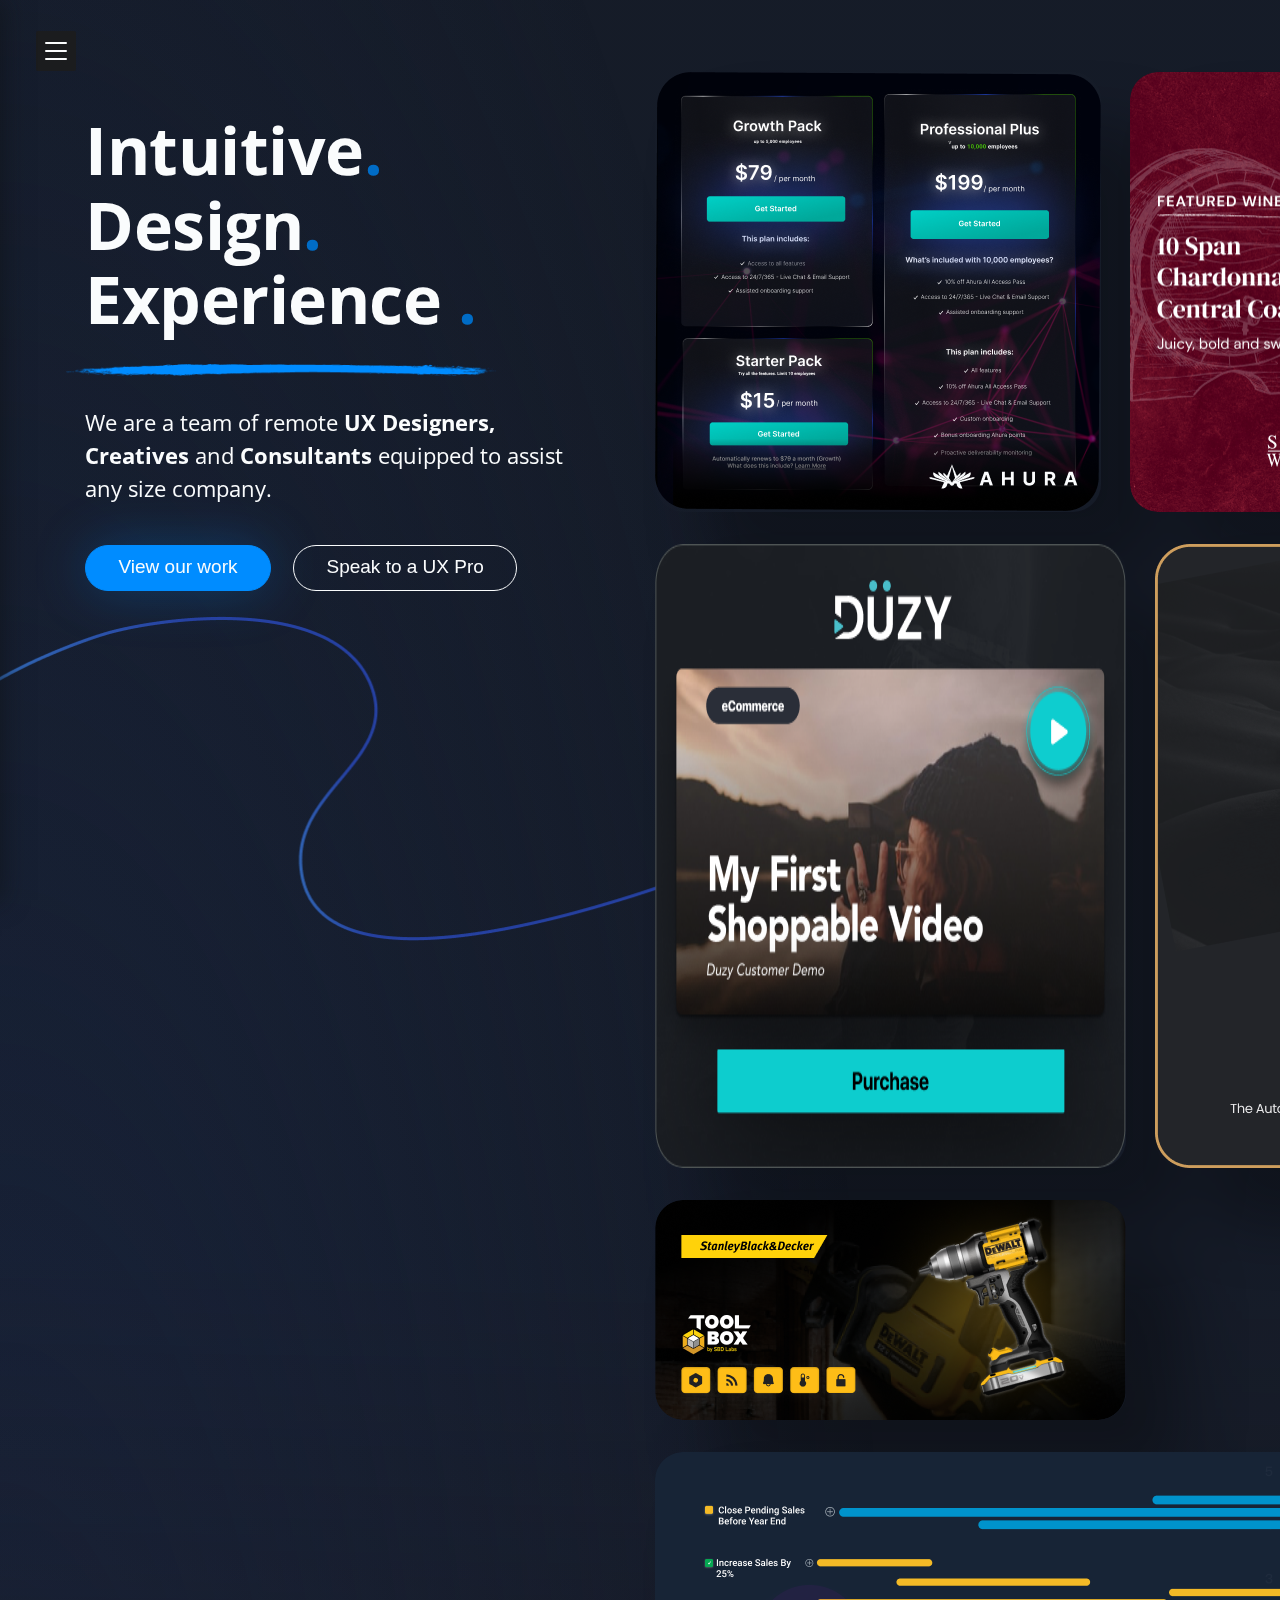
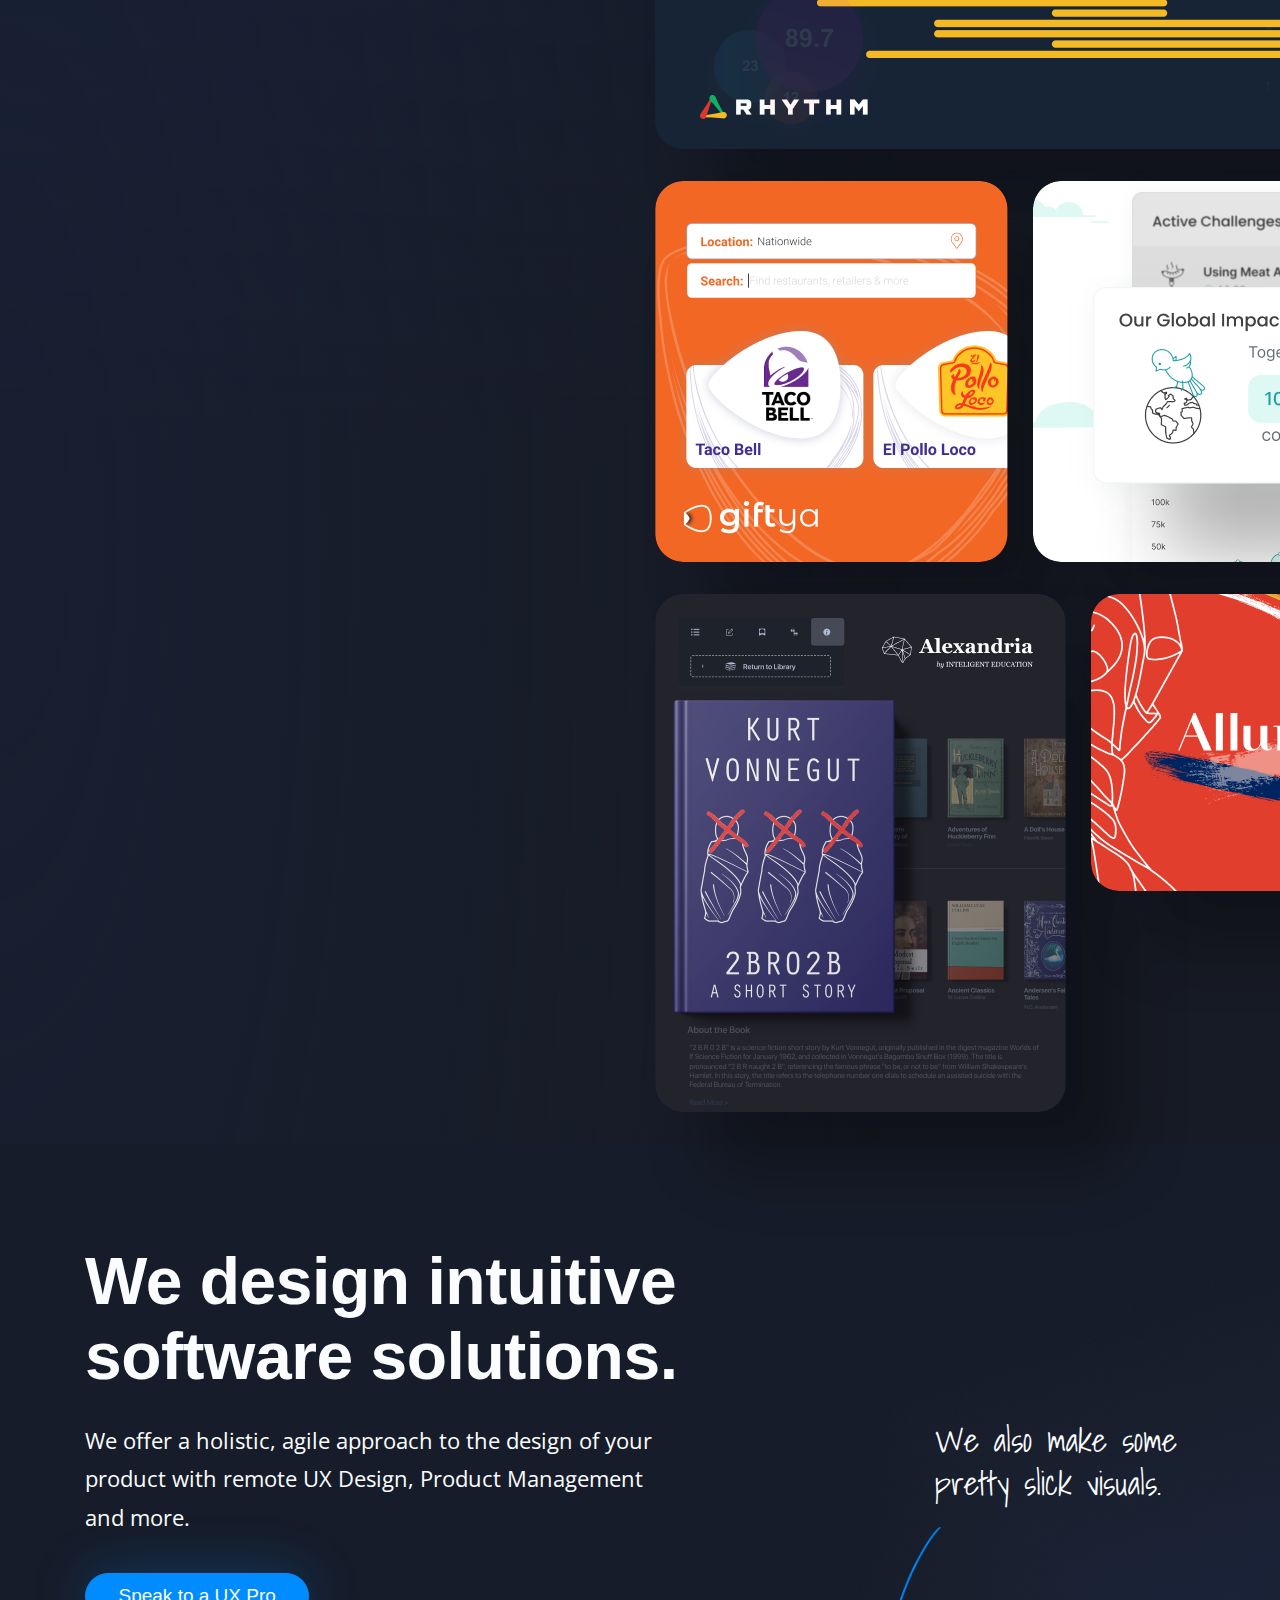
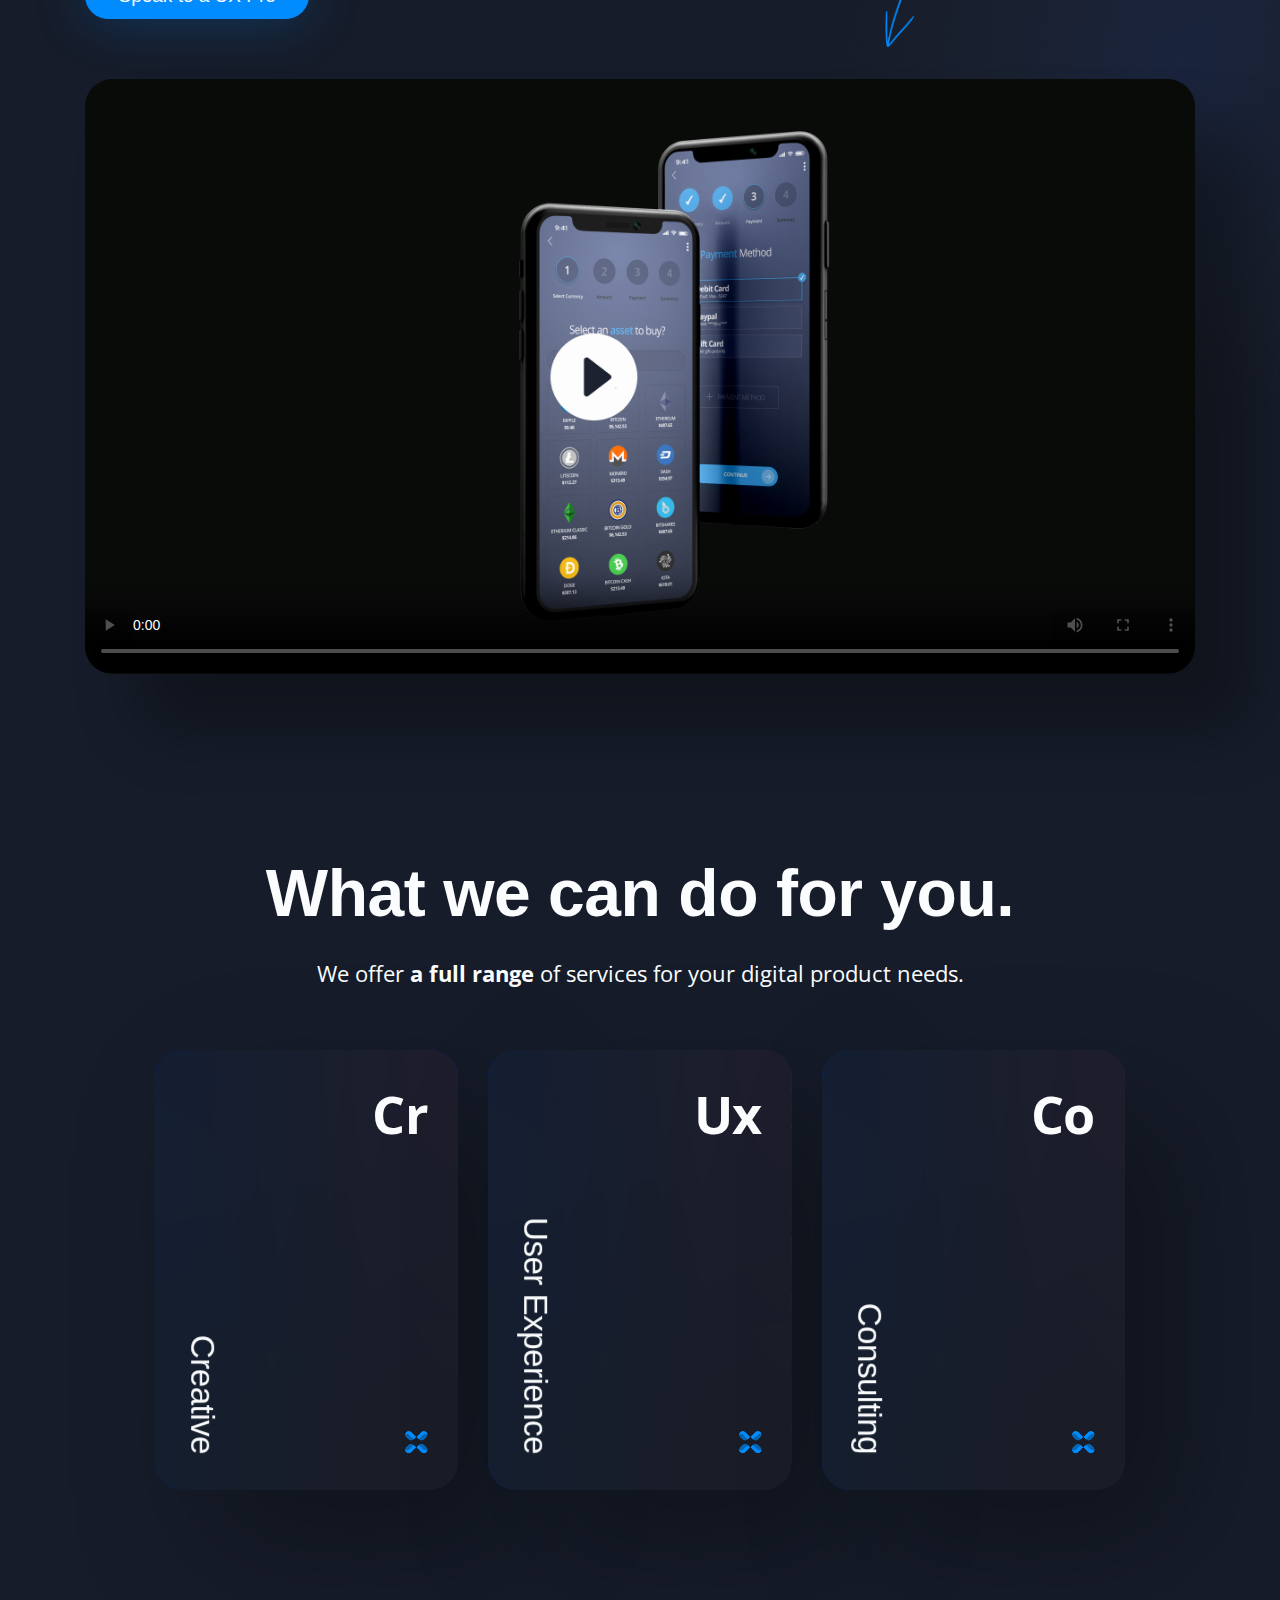
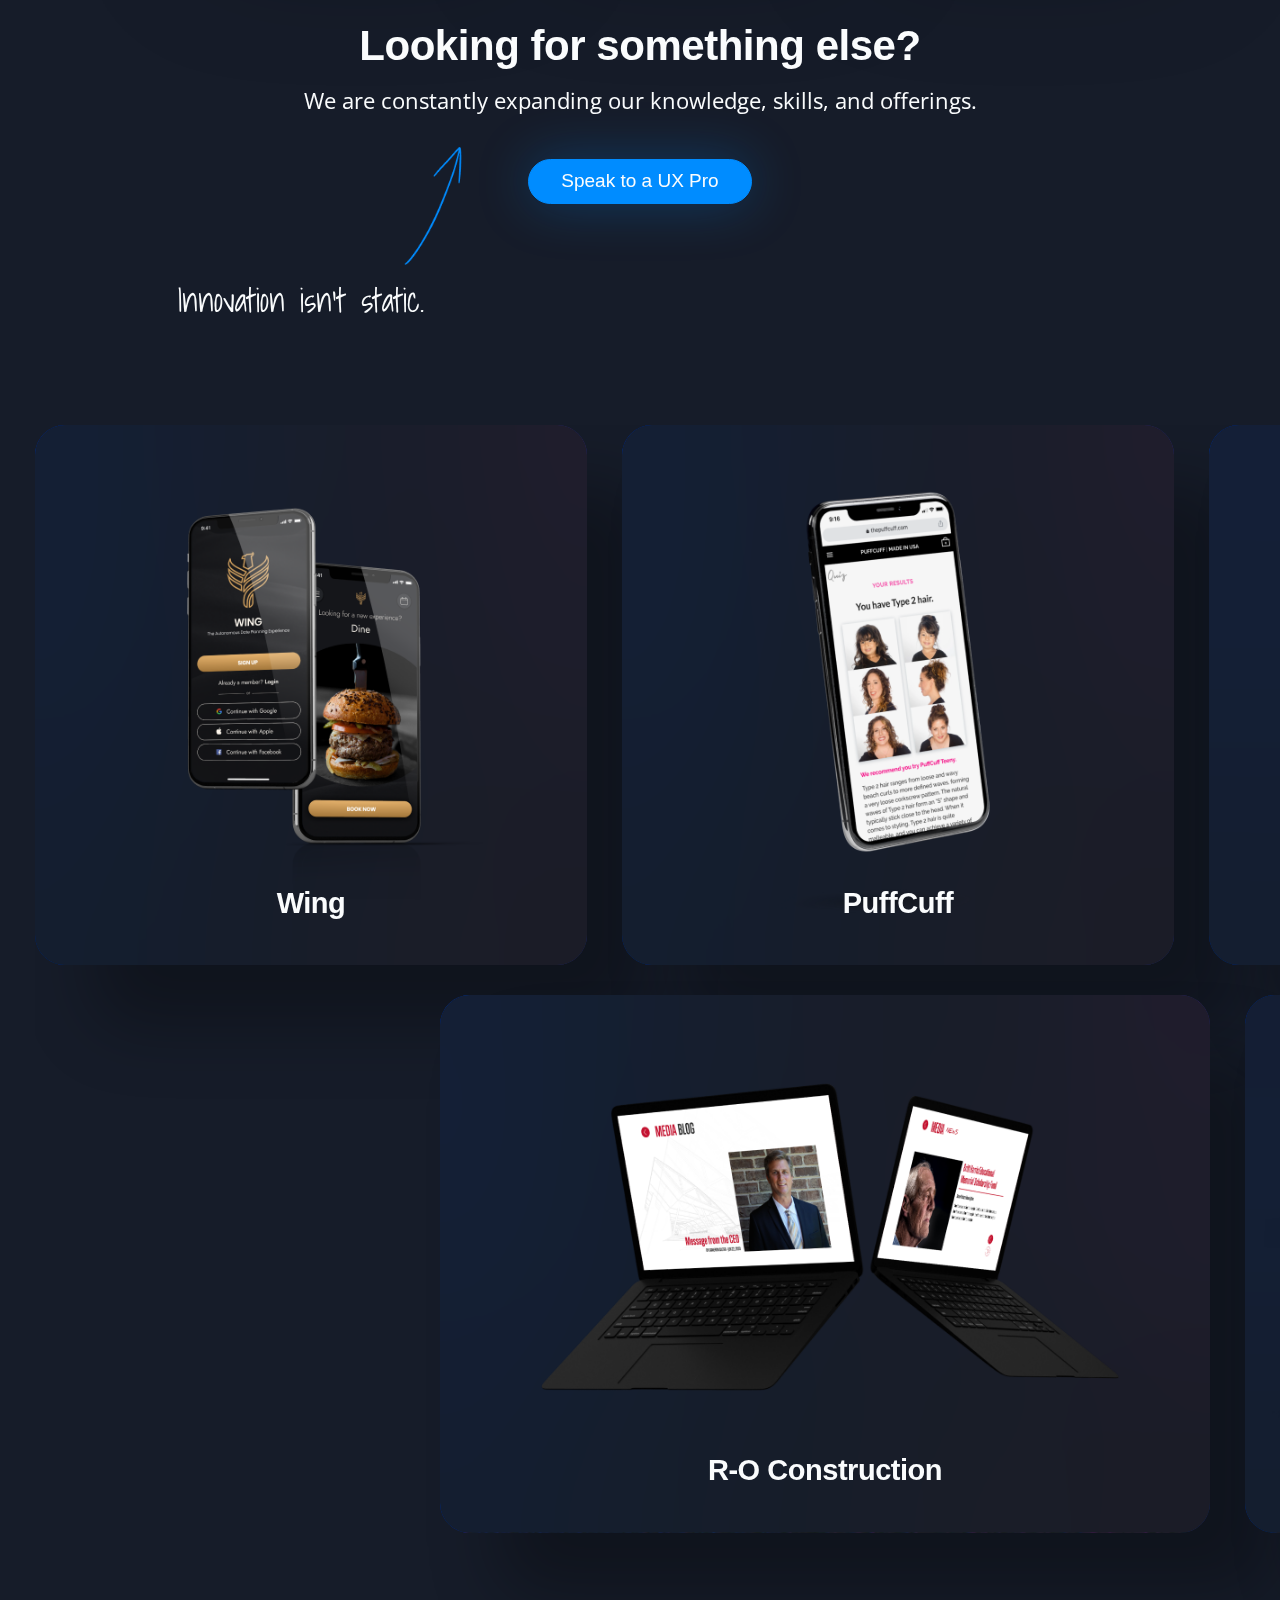
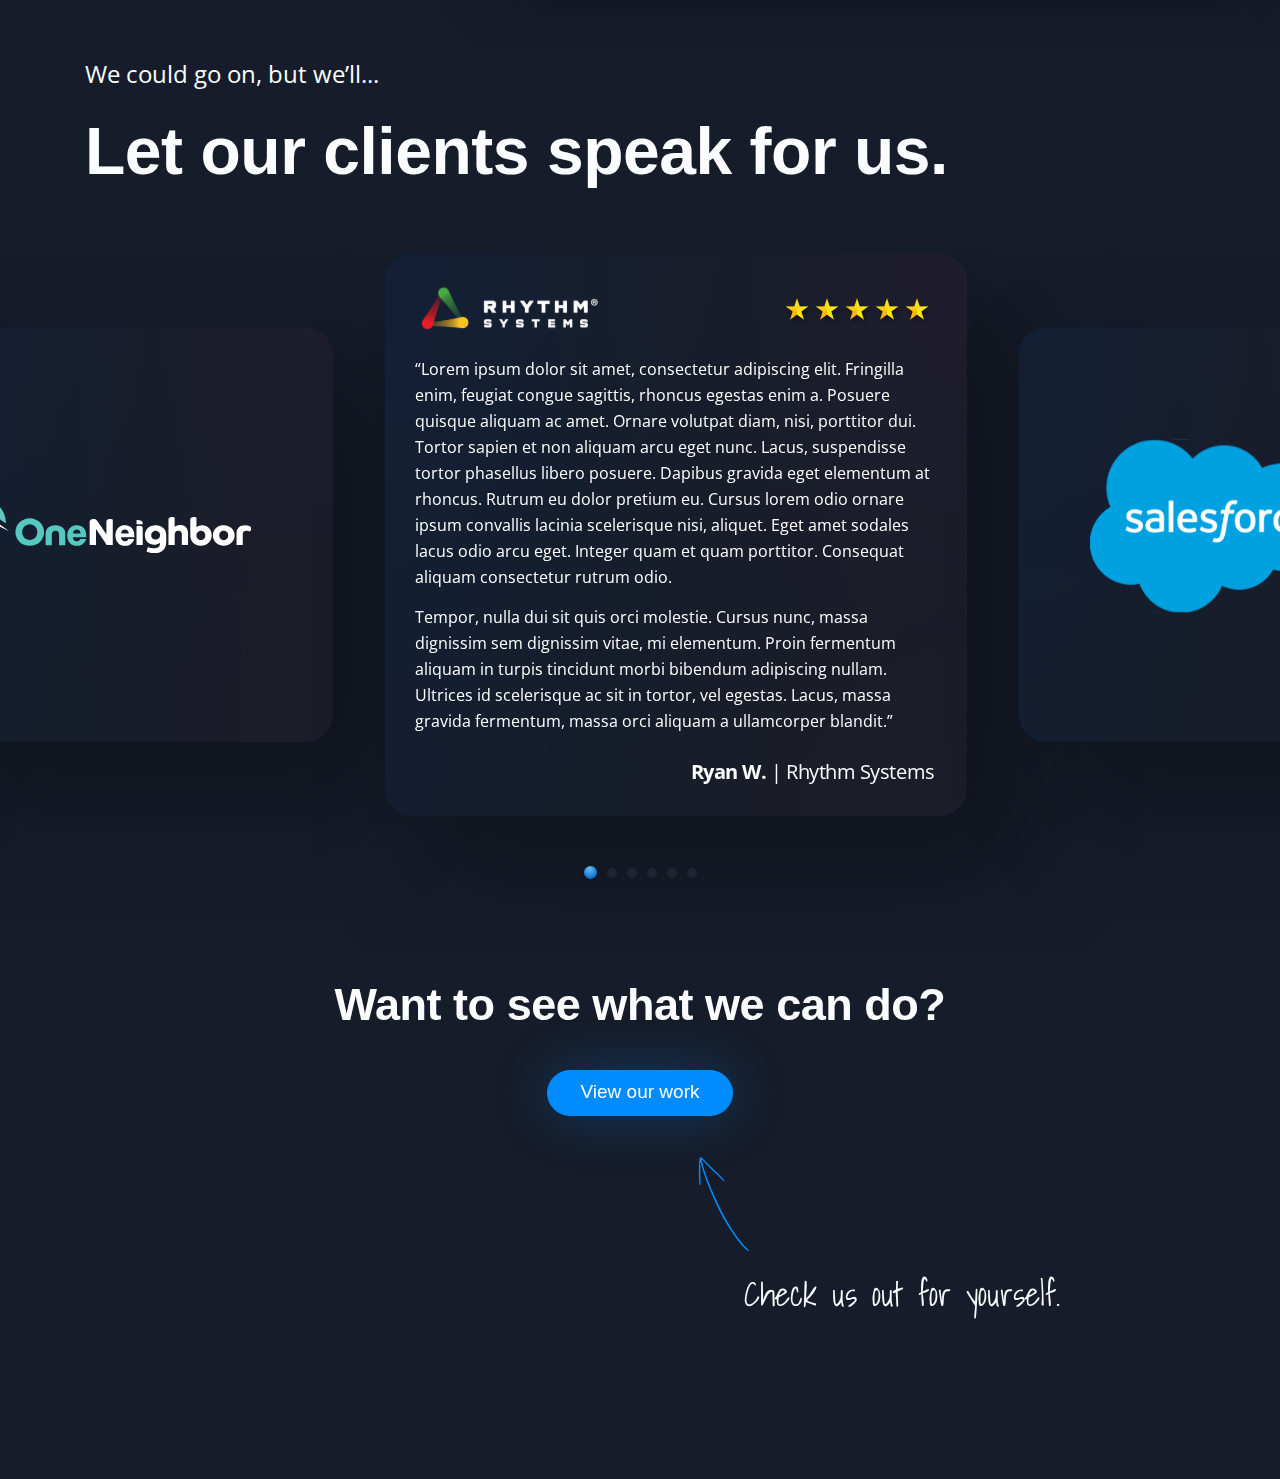
==== index.html @ 587ffea8 "first commit" ====
<!doctype html>
<html lang="en">

<head>
    <meta charset="utf-8">
    <meta name="viewport" content="width=device-width, initial-scale=1, shrink-to-fit=no">
    <link href="https://fonts.googleapis.com/css2?family=Open+Sans:ital,wght@0,300;0,400;0,500;0,600;0,700;0,800;1,300;1,400;1,500;1,600;1,700;1,800&display=swap" rel="stylesheet">
    <link href="https://fonts.googleapis.com/css2?family=Shadows+Into+Light&display=swap" rel="stylesheet">
    <!-- <link href="//db.onlinewebfonts.com/c/79927a8d010a79419f5c30e4d87409d5?family=Visby+CF+Medium" rel="stylesheet" type="text/css"/> -->
    <link rel="stylesheet" href="css/bootstrap.min.css">
    <link rel="stylesheet" href="css/font-awesome.min.css">

    <link rel="stylesheet" href="css/slick.css">
    <link rel="stylesheet" href="css/slick-theme.css">
    <link rel="stylesheet" href="css/style.css">
    <link rel="shortcut icon" type="image/png" href="images/favicon.png" />
    <title>uxpro</title>
</head>

<body>
    <div class="wrapper">
        <!-- Header Start -->
        <a href="#" class="close-navbar-toggler collapsed" data-toggle="collapse" data-target="#navbarSupportedContent" aria-controls="navbarSupportedContent" aria-expanded="false" aria-label="Toggle navigation">
        </a>
        <header>
            <div class="container-fluid">
                <nav class="navbar navbar-expand-xxl">
                    <a class="navbar-brand" href="index.html"><img src="images/uxpro-logo.svg" alt=""></a>
                    <button class="navbar-toggler" type="button" data-toggle="collapse" data-target="#navbarSupportedContent" aria-controls="navbarSupportedContent" aria-expanded="false" aria-label="Toggle navigation">
                        <span class="navbar-toggler-icon">
                            <div class="click-menu-btn">
                                <span class="bar1"></span>
                                <span class="bar2"></span>
                                <span class="bar3"></span>
                            </div>
                        </span>
                    </button>
                    <div class="collapse navbar-collapse" id="navbarSupportedContent">
                        <div class="menu-wrap">
                            <div class="menu-top">
                                <a class="menu-logo" href="index.html">
                                    <img src="images/uxpro-logo.svg" alt="">
                                </a>
                                <ul class="navbar-nav mr-auto">
                                    <li class="nav-item active">
                                        <a class="nav-link" href="works.html">View our work</a>
                                    </li>
                                    <li class="nav-item">
                                        <a class="nav-link" href="#">Meet the Pros</a>
                                    </li>
                                    <li class="nav-item">
                                        <a class="nav-link" href="#">Speak to a UX pro</a>
                                    </li>
                                    <li class="nav-item">
                                        <a class="nav-link" href="#">Join the team</a>
                                    </li>
                                    <li class="nav-item">
                                        <a class="nav-link" href="#">Learn like a Pro</a>
                                    </li>
                                </ul>
                            </div>
                            <div class="menu-btm">
                                <ul class="social-link-wrap">
                                    <li><a href="#"><img src="images/google-icon.svg" alt=""></a></li>
                                    <li><a href="#"><img src="images/facebook-icon.svg" alt=""></a></li>
                                    <li><a href="#"><img src="images/linkedin-icon.svg" alt=""></a></li>
                                    <li><a href="#"><img src="images/instagram-icon.svg" alt=""></a></li>
                                </ul>
                                <p><a href="#">UXPros, LLC</a> &reg; All Rights Reserved</p>
                            </div>
                        </div>
                    </div>
                  </nav>
            </div>
        </header>
        <!-- Header Start -->

        <!-- Banner Start -->
        <div class="banner">
            <div class="container">
                <div class="row">
                    <div class="col-lg-6">
                        <div class="banner-content">
                            <h1>Intuitive<span>.</span>
                                Design<span>.</span>
                                Experience <span>.</span></h1>
                            <p>We are a team of remote <b>UX Designers, Creatives</b> and <b>Consultants</b> equipped to assist any size company. </p>
                            <ul>
                                <li><a href="#" class="general-btn">View our work</a></li>
                                <li><a href="#" class="general-white-btn">Speak to a UX Pro</a></li>
                            </ul>
                        </div>
                    </div>
                    <div class="col-lg-6">
                        <div class="banner-img">
                            <div class="banner-img-top">
                                <img src="images/ahura.png" alt="">
                                <img src="images/saratoga.png" alt="">
                                <img src="images/duzy.png" alt="">
                                <img src="images/wing.png" alt="">
                                <img src="images/sBD.png" alt="">
                                <img src="images/rhythmSystem.png" alt="">
                            </div>
                            <div class="banner-img-btm">
                                <img src="images/giftya.png" alt="">
                                <img src="images/nudj.png" alt="">
                                <img src="images/alexandria.png" alt="">
                                <img src="images/allume.png" alt="">
                            </div>
                            <div class="banner-img-mble">
                                <a href="#">
                                    <img src="images/ahura-m.png" alt="">
                                </a>
                                <a href="#">
                                    <img src="images/saratoga-m.png" alt="">
                                </a>
                                <a href="#">
                                    <img src="images/duzy-m.png" alt="">
                                </a>
                                <a href="#">
                                    <img src="images/wing-m.png" alt="">
                                </a>
                                <a href="#">
                                    <img src="images/sBD-m.png" alt="">
                                </a>
                                <a href="#">
                                    <img src="images/rhythmSystem-m.png" alt="">
                                </a>
                                <a href="#">
                                    <img src="images/giftya-m.png" alt="">
                                </a>
                                <a href="#">
                                    <img src="images/nudj-m.png" alt="">
                                </a>
                                <a href="#">
                                    <img src="images/alexandria-m.png" alt="">
                                </a>
                                <a href="#">
                                    <img src="images/allume-m.png" alt="">
                                </a>
                            </div>
                        </div>
                    </div>
                </div>
            </div>
        </div>
        <!-- Banner End -->

        <!-- Contant Start -->
        <div class="content">
            <section class="software-solution-wrap">
                <div class="container">
                    <div class="software-solution-content">
                        <h2>We design intuitive software solutions.</h2>
                        <p>We offer a holistic, agile approach to the design of your product with remote UX Design, Product Management and more. </p>
                        <a href="#" class="general-btn">Speak to a UX Pro</a>
                    </div>
                    <div class="software-solution-video">
                        <div class="pretty-slick">
                            <p>We also make some pretty slick visuals.</p>
                            <img src="images/arrow-down.png" alt="">
                        </div>
                        <video width="1240" height="664" controls poster="images/video-img.png">
                            <source src="https://www.w3schools.com/tags/movie.mp4" type="video/mp4">
                            <source src="https://www.w3schools.com/tags/movie.ogg" type="video/ogg">
                        </video>
                    </div>
                </div>
            </section>
            <section class="we-do-wrap">
                <div class="container">
                    <div class="we-do-content">
                        <h2>What we can do for you.</h2>
                        <p>We offer <b>a full range</b> of services for your digital product needs.</p>
                        <div class="we-do-row-wrap">
                            <div class="row we-do-row">
                                <div class="col-6 col-lg-4 we-do-col">
                                    <div class="we-do-content-inner">
                                        <h3>Cr</h3>
                                        <h6>Creative</h6>
                                        <img src="images/ux-Icon.svg" alt="">
                                    </div>
                                </div>
                                <div class="col-6 col-lg-4 we-do-col">
                                    <div class="we-do-content-inner">
                                        <h3>Ux</h3>
                                        <h6>User Experience</h6>
                                        <img src="images/ux-Icon.svg" alt="">
                                    </div>
                                </div>
                                <div class="col-6 col-lg-4 we-do-col">
                                    <div class="we-do-content-inner">
                                        <h3>Co</h3>
                                        <h6>Consulting</h6>
                                        <img src="images/ux-Icon.svg" alt="">
                                    </div>
                                </div>
                            </div>
                        </div>
                    </div>
                </div>
            </section>
            <section class="something-else-wrap">
                <div class="container-fluid">
                    <div class="something-else-content">
                        <h4>Looking for something else?</h4>
                        <p>We are constantly expanding our knowledge, skills, and offerings.</p>
                        <a href="#" class="general-btn">Speak to a UX Pro</a>
                        <div class="innovation-static">
                            <img src="images/arrow-up.png" alt="">
                            <p>Innovation isn’t static.</p>
                        </div>
                    </div>
                    <div class="something-slider-wrap">
                        <div class="something-slider">
                            <a href="" class="something-slide">
                                <picture>
                                    <source media="(min-width: 992px)" srcset="images/something1.png">
                                    <img src="images/something1-m.png">
                                </picture>
                                <p>Wing</p>
                            </a>
                            <a href="" class="something-slide">
                                <picture>
                                    <source media="(min-width: 992px)" srcset="images/something2.png">
                                    <img src="images/something2-m.png">
                                </picture>
                                <p>PuffCuff</p>
                            </a>
                            <a href="" class="something-slide">
                                <picture>
                                    <source media="(min-width: 992px)" srcset="images/something1.png">
                                    <img src="images/something1-m.png">
                                </picture>
                                <p>Duzy</p>
                            </a>
                            <a href="" class="something-slide">
                                <picture>
                                    <source media="(min-width: 992px)" srcset="images/something3.png">
                                    <img src="images/something3-m.png">
                                </picture>
                                <p>R-O Construction</p>
                            </a>
                            <a href="" class="something-slide">
                                <picture>
                                    <source media="(min-width: 992px)" srcset="images/something4.png">
                                    <img src="images/something4-m.png">
                                </picture>
                                <p>Giftya</p>
                            </a>
                            <a href="" class="something-slide">
                                <picture>
                                    <source media="(min-width: 992px)" srcset="images/something5.png">
                                    <img src="images/something5-m.png">
                                </picture>
                                <p>Duzy</p>
                            </a>
                        </div>
                    </div>
                </div>
            </section>
            <section class="our-clients-wrap">
                <div class="container">
                    <div class="our-clients-content">
                        <span>We could go on, but we’ll...</span>
                        <h2>Let our clients speak for us.</h2>
                        <div class="our-client-slider-wrap">
                            <div class="our-client-slider">
                                <div class="our-client-slide">
                                    <div class="our-client-slide-inner">
                                        <div class="our-client-rating">
                                            <img src="images/rhythm.svg" alt="">
                                            <img src="images/rating-icon.png" alt="">
                                        </div>  
                                        <p>“Lorem ipsum dolor sit amet, consectetur adipiscing elit. Fringilla enim, feugiat congue sagittis, rhoncus egestas enim a. Posuere quisque aliquam ac amet. Ornare volutpat diam, nisi, porttitor dui. Tortor sapien et non aliquam arcu eget nunc. Lacus, suspendisse tortor phasellus libero posuere. Dapibus gravida eget elementum at rhoncus. Rutrum eu dolor pretium eu. Cursus lorem odio ornare ipsum convallis lacinia scelerisque nisi, aliquet. Eget amet sodales lacus odio arcu eget. Integer quam et quam porttitor. Consequat aliquam consectetur rutrum odio. </p>
                                        <p>Tempor, nulla dui sit quis orci molestie. Cursus nunc, massa dignissim sem dignissim vitae, mi elementum. Proin fermentum aliquam in turpis tincidunt morbi bibendum adipiscing nullam. Ultrices id scelerisque ac sit in tortor, vel egestas. Lacus, massa gravida fermentum, massa orci aliquam a ullamcorper blandit.”</p>
                                        <h6><b>Ryan W.</b>  |   Rhythm Systems</h6>
                                    </div>
                                </div>
                                <div class="our-client-slide">
                                    <div class="our-client-slide-inner">
                                        <div class="our-client-rating">
                                            <img src="images/salesforce.svg" alt="">
                                            <img src="images/rating-icon.png" alt="">
                                        </div>  
                                        <p>“Lorem ipsum dolor sit amet, consectetur adipiscing elit. Fringilla enim, feugiat congue sagittis, rhoncus egestas enim a. Posuere quisque aliquam ac amet. Ornare volutpat diam, nisi, porttitor dui. Tortor sapien et non aliquam arcu eget nunc. Lacus, suspendisse tortor phasellus libero posuere. Dapibus gravida eget elementum at rhoncus. Rutrum eu dolor pretium eu. Cursus lorem odio ornare ipsum convallis lacinia scelerisque nisi, aliquet. Eget amet sodales lacus odio arcu eget. Integer quam et quam porttitor. Consequat aliquam consectetur rutrum odio. </p>
                                        <p>Tempor, nulla dui sit quis orci molestie. Cursus nunc, massa dignissim sem dignissim vitae, mi elementum. Proin fermentum aliquam in turpis tincidunt morbi bibendum adipiscing nullam. Ultrices id scelerisque ac sit in tortor, vel egestas. Lacus, massa gravida fermentum, massa orci aliquam a ullamcorper blandit.”</p>
                                        <h6><b>Ryan W.</b>  |   Rhythm Systems</h6>
                                    </div>
                                </div>
                                <div class="our-client-slide">
                                    <div class="our-client-slide-inner">
                                        <div class="our-client-rating">
                                            <img src="images/oneneighbor.svg" alt="">
                                            <img src="images/rating-icon.png" alt="">
                                        </div>  
                                        <p>“Lorem ipsum dolor sit amet, consectetur adipiscing elit. Fringilla enim, feugiat congue sagittis, rhoncus egestas enim a. Posuere quisque aliquam ac amet. Ornare volutpat diam, nisi, porttitor dui. Tortor sapien et non aliquam arcu eget nunc. Lacus, suspendisse tortor phasellus libero posuere. Dapibus gravida eget elementum at rhoncus. Rutrum eu dolor pretium eu. Cursus lorem odio ornare ipsum convallis lacinia scelerisque nisi, aliquet. Eget amet sodales lacus odio arcu eget. Integer quam et quam porttitor. Consequat aliquam consectetur rutrum odio. </p>
                                        <p>Tempor, nulla dui sit quis orci molestie. Cursus nunc, massa dignissim sem dignissim vitae, mi elementum. Proin fermentum aliquam in turpis tincidunt morbi bibendum adipiscing nullam. Ultrices id scelerisque ac sit in tortor, vel egestas. Lacus, massa gravida fermentum, massa orci aliquam a ullamcorper blandit.”</p>
                                        <h6><b>Ryan W.</b>  |   Rhythm Systems</h6>
                                    </div>
                                </div>
                                <div class="our-client-slide">
                                    <div class="our-client-slide-inner">
                                        <div class="our-client-rating">
                                            <img src="images/rhythm.svg" alt="">
                                            <img src="images/rating-icon.png" alt="">
                                        </div>  
                                        <p>“Lorem ipsum dolor sit amet, consectetur adipiscing elit. Fringilla enim, feugiat congue sagittis, rhoncus egestas enim a. Posuere quisque aliquam ac amet. Ornare volutpat diam, nisi, porttitor dui. Tortor sapien et non aliquam arcu eget nunc. Lacus, suspendisse tortor phasellus libero posuere. Dapibus gravida eget elementum at rhoncus. Rutrum eu dolor pretium eu. Cursus lorem odio ornare ipsum convallis lacinia scelerisque nisi, aliquet. Eget amet sodales lacus odio arcu eget. Integer quam et quam porttitor. Consequat aliquam consectetur rutrum odio. </p>
                                        <p>Tempor, nulla dui sit quis orci molestie. Cursus nunc, massa dignissim sem dignissim vitae, mi elementum. Proin fermentum aliquam in turpis tincidunt morbi bibendum adipiscing nullam. Ultrices id scelerisque ac sit in tortor, vel egestas. Lacus, massa gravida fermentum, massa orci aliquam a ullamcorper blandit.”</p>
                                        <h6><b>Ryan W.</b>  |   Rhythm Systems</h6>
                                    </div>
                                </div>
                                <div class="our-client-slide">
                                    <div class="our-client-slide-inner">
                                        <div class="our-client-rating">
                                            <img src="images/salesforce.svg" alt="">
                                            <img src="images/rating-icon.png" alt="">
                                        </div>  
                                        <p>“Lorem ipsum dolor sit amet, consectetur adipiscing elit. Fringilla enim, feugiat congue sagittis, rhoncus egestas enim a. Posuere quisque aliquam ac amet. Ornare volutpat diam, nisi, porttitor dui. Tortor sapien et non aliquam arcu eget nunc. Lacus, suspendisse tortor phasellus libero posuere. Dapibus gravida eget elementum at rhoncus. Rutrum eu dolor pretium eu. Cursus lorem odio ornare ipsum convallis lacinia scelerisque nisi, aliquet. Eget amet sodales lacus odio arcu eget. Integer quam et quam porttitor. Consequat aliquam consectetur rutrum odio. </p>
                                        <p>Tempor, nulla dui sit quis orci molestie. Cursus nunc, massa dignissim sem dignissim vitae, mi elementum. Proin fermentum aliquam in turpis tincidunt morbi bibendum adipiscing nullam. Ultrices id scelerisque ac sit in tortor, vel egestas. Lacus, massa gravida fermentum, massa orci aliquam a ullamcorper blandit.”</p>
                                        <h6><b>Ryan W.</b>  |   Rhythm Systems</h6>
                                    </div>
                                </div>
                                <div class="our-client-slide">
                                    <div class="our-client-slide-inner">
                                        <div class="our-client-rating">
                                            <img src="images/oneneighbor.svg" alt="">
                                            <img src="images/rating-icon.png" alt="">
                                        </div>  
                                        <p>“Lorem ipsum dolor sit amet, consectetur adipiscing elit. Fringilla enim, feugiat congue sagittis, rhoncus egestas enim a. Posuere quisque aliquam ac amet. Ornare volutpat diam, nisi, porttitor dui. Tortor sapien et non aliquam arcu eget nunc. Lacus, suspendisse tortor phasellus libero posuere. Dapibus gravida eget elementum at rhoncus. Rutrum eu dolor pretium eu. Cursus lorem odio ornare ipsum convallis lacinia scelerisque nisi, aliquet. Eget amet sodales lacus odio arcu eget. Integer quam et quam porttitor. Consequat aliquam consectetur rutrum odio. </p>
                                        <p>Tempor, nulla dui sit quis orci molestie. Cursus nunc, massa dignissim sem dignissim vitae, mi elementum. Proin fermentum aliquam in turpis tincidunt morbi bibendum adipiscing nullam. Ultrices id scelerisque ac sit in tortor, vel egestas. Lacus, massa gravida fermentum, massa orci aliquam a ullamcorper blandit.”</p>
                                        <h6><b>Ryan W.</b>  |   Rhythm Systems</h6>
                                    </div>
                                </div>
                            </div>
                        </div>
                    </div>
                    <div class="see-we-do-content">
                        <h4>Want to see what we can do?</h4>
                        <a href="#" class="general-btn">View our work</a>
                        <div class="check-out">
                            <img src="images/arrow-up2.png" alt="">
                            <p>Check us out for yourself.</p>
                        </div>
                    </div>
                </div>
            </section>
        </div>
        <!-- Contant End -->
    </div>

    <script src="js/jquery-3.6.0.min.js"></script>
    <script src="js/popper.min.js"></script>
    <script src="js/bootstrap.min.js"></script>
    <script src="js/slick.min.js"></script>
    <script src="js/custom.js"></script>
</body>

</html>
---- css/style.css ----
* {
	padding: 0;
	margin: 0;
	font-family: 'Open Sans', sans-serif;
}
html { scroll-behavior: smooth;  }
body,
textarea,
input {
	padding: 0;
	margin: 0;
	line-height: 1.3;
	font-weight: 400;
	color: #fff;
	font-family: 'Open Sans', sans-serif;
}

a:hover {
	text-decoration: none;
}
h1,h2,h3,h4,h5,h6 {
	padding: 0;
	margin: 0;
	font-weight: 400;
}
p {
	margin: 0;
	padding: 0;
}
ul{
    list-style: none;
}
ul,
ol {
	padding: 0;
	margin: 0;
}

a {
    display: inline-block;
}

/* Chrome, Safari, Edge, Opera */
input::-webkit-outer-spin-button,
input::-webkit-inner-spin-button {
  -webkit-appearance: none;
  margin: 0;
}

/* Firefox */
input[type=number] {
  -moz-appearance:textfield;
}

@font-face {
	font-family: "Visby CF Medium"; 
	src: url("../fonts/79927a8d010a79419f5c30e4d87409d5.eot"); 
	src: url("../fonts/79927a8d010a79419f5c30e4d87409d5.eot") format("embedded-opentype"), 
	url("../fonts/79927a8d010a79419f5c30e4d87409d5.woff2") format("woff2"), 
	url("../fonts/79927a8d010a79419f5c30e4d87409d5.woff") format("woff"), 
	url("../fonts/79927a8d010a79419f5c30e4d87409d5.ttf") format("truetype"); 
}

/*-_-_Header_CSS_Start_-_-*/
.wrapper {
	background: #161C29;
	overflow: hidden;
}

.wrapper .banner,
.wrapper .content {
	transition: 0.6s all ease;
}

.wrapper.move-to-right .banner,
.wrapper.move-to-right .content {
	margin-left: 238px;	
}

header {
	position: absolute;
	width: 100%;
	left: 0;
	top: 0;
	z-index: 50;
}

header .navbar-brand {
	display: none;
}

.click-menu-btn .bar1,
.click-menu-btn .bar2,
.click-menu-btn .bar3 {
    width: 22px;
    height: 2px;
    background-color: #FAFCFD;
    margin-bottom: 6px;
    transition: 0.6s;
    display: block;
	border-radius: 2px;
}

.click-menu-btn .bar3 {
	margin-bottom: 0;
}

.navbar-toggler:hover .navbar-toggler-icon .click-menu-btn span {
    /* background-color: #64b260; */
    transition: 0.6s;
}

header .navbar-toggler-icon {
    background-image: none;
	width: 40px;
	height: 40px;
	display: flex;
	align-items: center;
	justify-content: center;
	background: rgba(31, 28, 21, 0.61);
	backdrop-filter: blur(86px);
	border-radius: 2px;
}

header .navbar-toggler {
    padding: 0;
	outline: unset !important;
}

header .navbar {
    margin: 0 auto;
    padding: 38px 25px;
	position: static;
	z-index: 2;
}

header .navbar-collapse {
	position: fixed;
	top: 0;
	left: -238px;
	padding: 0;
	background: #1C2230;
	width: 238px;
	z-index: 1;
	opacity: 1 !important;
	display: block !important;
	height: auto;
	box-shadow: 2px 0 24px 0 rgba(14, 16, 20, 0.6);
}

header .navbar-collapse.collapsing {
	height: 100vh;
	left: -238px !important;
	transition: height 0s ease;
}

header .navbar-collapse.show {
	height: 100%;
	left: 0;
	transition: all 0.6s ease;
}

.navbar-toggler.collapsed ~ .navbar-collapse {
	transition: all 0.6s ease;
}

header .navbar-collapse.show {
	left: 0;
}

.close-navbar-toggler {
	position: fixed;
	top: 0;
	right: 0;
	height: 100%;
	width: calc(100% - 238px);
	z-index: 55;
	cursor: pointer;
}

.close-navbar-toggler.collapsed {
	z-index: -1;
}

header .navbar-collapse .menu-wrap {
	height: 100vh;
	display: flex;
	flex-direction: column;
	justify-content: space-between;
	padding: 38px 40px 47px;
}

.menu-wrap .menu-top .menu-logo {
	padding-bottom: 59px;
}

.menu-wrap .menu-top .menu-logo img {
	max-width: 100%;
}

.menu-wrap .menu-top .navbar-nav li {
	margin-bottom: 45px;
}

.menu-wrap .menu-top .navbar-nav li:last-child {
	margin-bottom: 0px;
}

.menu-wrap .menu-top .navbar-nav li a {
	font-size: 18px;
	line-height: 1.389;
	color: #FAFCFD;
	padding: 0 !important;
}

.menu-wrap .menu-btm .social-link-wrap {
	display: flex;
	flex-wrap: wrap;
	align-items: center;
	margin-bottom: 32px
}

.menu-wrap .menu-btm .social-link-wrap li {
	margin-right: 12.5px;
}

.menu-wrap .menu-btm .social-link-wrap li:last-child {
	margin-right: 0;
}

.menu-wrap .menu-btm .social-link-wrap li a {
	width: 30px;
	height: 30px;
	border-radius: 15px;
	border: 1px solid #B6BBC6;
	display: flex;
	align-items: center;
	justify-content: center;
}

.menu-wrap .menu-btm p,
.menu-wrap .menu-btm p a {
	font-size: 10px;
	line-height: 1.4;
	color: #60646E;
}
/*-_-_Header_CSS_End_-_-*/

/*-_-_Banner_CSS_Start_-_-*/
.banner {
	min-height: 100vh;
	padding-top: 76px;
	position: relative;
}

.banner::before {
	content: "";
	background: radial-gradient(70.56% 102.21% at 0% 77.71%, rgba(26, 39, 69, 0.7) 0%, rgba(37, 42, 52, 0) 100%);
	backdrop-filter: blur(254px);
	left: 0;
	top: 0;
	width: 100%;
	height: 100%;
	position: absolute;
	z-index: 1;
}

.banner::after {
	content: "";
	background: linear-gradient(180.76deg, rgba(27, 30, 37, 0.05) 46.16%, rgba(26, 26, 33, 0.42) 73.94%);
	left: 0;
	top: 0;
	width: 100%;
	height: 100%;
	position: absolute;
	z-index: 2;
}

.banner .banner-content {
	max-width: 519px;
	padding-top: 40px;
	position: relative;
	z-index: 3;
}

.banner .banner-content::before {
	content: "";
	background: url(../images/carve-img.png) center center no-repeat;
	background-size: contain;
	left: -220px;
	top: calc(100% + 25px);
	width: 884px;
	height: 325px;
	position: absolute;
}

.banner .banner-content h1 {
	font-weight: bold;
	font-size: 70px;
	line-height: 1.13;
	letter-spacing: -0.46842px;
	color: #FAFCFD;
	padding-bottom: 33px;
	margin-bottom: 44px;
	position: relative;
}

.banner .banner-content h1::before {
	content: "";
	background: url(../images/line-btm.png) center center no-repeat;
	background-size: contain;
	left: -19px;
	bottom: -13px;
	height: 13px;
	width: 451px;
	position: absolute;
}

.banner-content h1 span {
	color: #006CC6;
}

.banner .banner-content p {
	font-size: 24px;
	line-height: 1.5;
	color: #FAFCFD;
	margin-bottom: 45px;
}

.banner .banner-content p:last-child {
	margin-bottom: 0;
}

.banner .banner-content ul {
	display: flex;
	flex-wrap: wrap;
}

.banner .banner-content ul li {
	margin-right: 24px;
}

.banner .banner-content ul li:last-child {
	margin-right: 0;
}

.general-white-btn {
	border: 1.5px solid #FAFCFD;
	border-radius: 25.6px;
	font-weight: 500;
	font-size: 20px;
	line-height: 1.2;
	text-align: center;
	color: #FAFCFD !important;
	padding: 10.5px 38.5px;
	font-family: 'Visby CF', sans-serif;
}

.general-btn {
	border: 1.5px solid #008CFF;
	border-radius: 25.6px;
	font-weight: 500;
	font-size: 20px;
	line-height: 1.2;
	text-align: center;
	color: #FAFCFD !important;
	padding: 10.5px 38.5px;
	background: #008CFF;
	box-shadow: 0px 0px 54px rgba(0, 140, 255, 0.28);
	font-family: 'Visby CF', sans-serif;
}

.banner .banner-img {
	position: relative;
	z-index: 3;
	height: 100%;
}

.banner .banner-img .banner-img-top {
	display: flex;
	flex-wrap: wrap;
	width: 946px;
}

.banner .banner-img .banner-img-top img {
	margin-right: 29px;
	margin-bottom: 32px;
	box-shadow: 55.6328px 55.6328px 63.5804px rgba(0, 0, 0, 0.3);
	border-radius: 28px;
}

.banner .banner-img .banner-img-btm {
	display: flex;
	flex-wrap: wrap;
	align-items: flex-start;
	width: 960px;
}

.banner .banner-img .banner-img-btm img {
	margin-right: 25px;
	margin-bottom: 32px;
	box-shadow: 55.6328px 55.6328px 63.5804px rgba(0, 0, 0, 0.3);
	border-radius: 28px;
}

.banner .banner-img .banner-img-mble {
	display: none;
}
/*-_-_Banner_CSS_End_-_-*/

/*-_-_Content_CSS_Start_-_-*/
.content h2 {
	font-weight: bold;
	font-size: 70px;
	line-height: 1.13;
	letter-spacing: -0.46842px;
	color: #FAFCFD;
	font-family: 'Visby CF', sans-serif;
}

.software-solution-wrap {
	padding: 110px 0;
	position: relative;
}

.software-solution-wrap::before {
	content: "";
	background: url(../images/gradient.png) center right no-repeat;
	background-size: contain;
	width: 516px;
	height: 860px;
	max-height: 100%;
	right: 0;
	top: 110px;
	position: absolute;
}

.software-solution-wrap .software-solution-content {
	max-width: 731px;
	margin-bottom: 65px;
	position: relative;
}

.software-solution-content h2 {
	padding-bottom: 3.82px;
	margin-bottom: 24px;
}

.software-solution-content p {
	font-size: 24px;
	line-height: 1.75;
	color: #FAFCFD;
	margin-bottom: 37px;
}

.software-solution-wrap .software-solution-video {
	position: relative;
	line-height: 1;
}

.software-solution-video .pretty-slick {
	position: absolute;
	width: 345px; 
	height: 265px;
	right: 0;
	top: -294px;
	padding: 12px 0 0;
}

.software-solution-video .pretty-slick p {
	font-size: 36px;
	line-height: 1.3;
	color: #FAFCFD;
	font-family: 'Shadows Into Light', cursive;
	padding-bottom: 28px;
	max-width: 288px;
	margin-left: auto;
}

.software-solution-video .pretty-slick img {
	max-width: 84px;
}

.software-solution-video video {
	background: #090B09;
	box-shadow: 55.6328px 55.6328px 63.5804px rgba(0, 0, 0, 0.3);
	border-radius: 28px;
	max-width: 100%;
	height: auto;
}

.we-do-wrap {
	padding: 110px 0 100px;
}

.we-do-wrap .we-do-content {
	max-width: 1122px;
	margin: 0 auto;
}

.we-do-wrap .we-do-content h2 {
	text-align: center;
	margin-bottom: 24px;
}

.we-do-wrap .we-do-content p {
	font-size: 24px;
	line-height: 1.9585;
	color: #FAFCFD;
	text-align: center;
	margin-bottom: 65px;
}

.we-do-row {
	margin: 0 -24px;
	max-width: 1158px;
}

.we-do-row .we-do-col {
	padding: 0 24px;
}

.we-do-content-inner {
	background: url(../images/we-do-img.png) center center no-repeat;
	background-size: cover;
	filter: drop-shadow(55.6328px 55.6328px 63.5804px rgba(0, 0, 0, 0.3));
	border-radius: 28px;
	position: relative;
	padding: 40px 40px 39px 33px;
	overflow: hidden;
	min-height: 480px;
}

.we-do-content-inner::before {
	content: "";
	background: rgba(31, 28, 21, 0.61);
	backdrop-filter: blur(86px);
	width: 100%;
	height: 100%;
	left: 0;
	top: 0;
	position: absolute;
}

.we-do-content-inner h3 {
	font-weight: bold;
	font-size: 60px;
	line-height: 113%;
	text-align: right;
	letter-spacing: -0.46842px;
	color: #FAFCFD;
	position: relative;
}

.we-do-content-inner h6 {
	font-family: 'Visby CF', sans-serif;
	font-weight: 500;
	font-size: 38px;
	line-height: 113%;
	text-align: right;
	letter-spacing: -0.46842px;
	color: #FAFCFD;
	transform: rotate(90deg);
	left: -80px;
    bottom: 157px;
	position: absolute;
	z-index: 1;
	width: 275px;
}

.we-do-content-inner img {
	right: 34.4px;
	bottom: 38.68px;
	position: absolute;
	z-index: 1;
}

.something-else-wrap {
	padding: 60px 0 20px;
}

.something-else-wrap .container-fluid {
	padding: 0 40px;
}

.something-else-wrap .something-else-content {
	text-align: center;
	max-width: 756px;
	margin: 0 auto 221px;
	position: relative;
}

.something-else-wrap .something-else-content h4 {
	font-weight: bold;
	font-size: 45px;
	line-height: 1.2445;
	letter-spacing: -0.46842px;
	color: #FAFCFD;
	font-family: 'Visby CF', sans-serif;
}

.something-else-wrap .something-else-content>p {
	font-size: 24px;
	line-height: 2;
	padding: 6px 0;
	color: #FAFCFD;
	margin-bottom: 37px;
}

.innovation-static {
	width: 324.47px;
	height: auto;
	left: -183px;
	bottom: -143px;
	position: absolute;
	text-align: right;
}

.innovation-static img {
	max-width: 87px;
}

.innovation-static p {
	font-size: 36px;
	line-height: 1.5;
	color: #FAFCFD;
	font-family: 'Shadows Into Light', cursive;
	padding: 13px 0;
	text-align: left;
}

.something-slider-wrap {
	width: calc(100% + 40px);
	overflow-x: auto;
	margin-bottom: -85px;
}

.something-slider-wrap::-webkit-scrollbar-track {
	border-radius: 10px;
	background-color: transparent;
}

.something-slider-wrap::-webkit-scrollbar {
	height: 4px;
	background-color: transparent;
}

.something-slider-wrap::-webkit-scrollbar-thumb {
	border-radius: 10px;
	-webkit-box-shadow: inset 0 0 6px rgba(0,0,0,.3);
	background-color: #FAFCFD;
}


.something-slider {
	width: 2156px;
	padding-bottom: 85px;
	display: flex;
    flex-wrap: wrap;
}

.something-slider-moble {
	display: none;
}

.something-slide {
	background: url(../images/we-do-img.png) center center no-repeat;
    background-size: cover;
    box-shadow: 67.487px 67.487px 77.1279px rgba(0, 0, 0, 0.3);
	border-radius: 33.7435px;
    position: relative;
    padding: 0;
    overflow: hidden;
	display: inline-block;
	margin-bottom: 30px;
	margin-right: 40px;
	text-align: center;
}

.something-slide::before {
    content: "";
    background: rgba(31, 28, 21, 0.61);
    backdrop-filter: blur(86px);
    width: 100%;
    height: 100%;
    left: 0;
    top: 0;
    position: absolute;
}

.something-slide:nth-child(4) {
	margin-left: 405px        ;
}

.something-slide img,
.something-slide picture {
	position: relative;
	z-index: 1;
}

.something-slide p {
	font-weight: bold;
	font-size: 30px;
	line-height: 113%;
	text-align: center;
	letter-spacing: -0.46842px;
	color: #FAFCFD;
	position: absolute;
	z-index: 2;
	bottom: 57px;
	left: 50%;
	transform: translateX(-50%);
	font-family: 'Visby CF', sans-serif;
}

.our-clients-wrap {
	padding: 74.83px 0 142.95px;
}

.our-clients-wrap .our-clients-content {

}

.our-clients-content span {
	font-size: 24px;
	line-height: 1.375;
	color: #FAFCFD;
	display: block;
	margin-bottom: 24px;
}

.our-clients-content h2 {
	margin-bottom: 65.05px;
}

.our-client-slider-wrap {
	width: calc(100% + 285px);
    margin: 0 -142.5px;
}

.our-client-slider.slick-slider {
    margin: 0 -26px;
}

.our-client-slider.slick-slider .slick-list {
	padding: 0 !important;
}

.our-client-slider.slick-slider .slick-track {
	padding-bottom: 150px;
    display: flex;
    align-items: center;

}

.our-client-slider .our-client-slide {
	background: url(../images/we-do-img.png) center center no-repeat;
    background-size: cover;
	filter: drop-shadow(55.6328px 55.6328px 63.5804px rgba(0, 0, 0, 0.3));
	border-radius: 28px;
    position: relative;
	min-height: 414px;
	display: inline-flex !important;
	align-items: center;
	justify-content: center;
	overflow: hidden;
}

.our-client-slider.slick-slider .slick-slide {
    padding: 0 26px;
	line-height: 1;
	/* transition: 0.3s all ease; */
}

.our-client-slider.slick-slider .slick-slide>div {
	line-height: 1;
}

.our-client-slider .our-client-slide::before {
	content: "";
    background: rgba(31, 28, 21, 0.61);
    backdrop-filter: blur(86px);
    width: 100%;
    height: 100%;
    left: 0;
    top: 0;
    position: absolute;
}

.our-client-slide .our-client-slide-inner {
	position: relative;
	z-index: 1;
	padding: 28px 35px 35px 33px;
}

.our-client-slide-inner .our-client-rating {
	display: flex;
	align-items: center;
	justify-content: space-between;
	margin-bottom: 14px;
}

.our-client-slide-inner .our-client-rating img:first-child {
	max-width: 90%;
}

.our-client-slide-inner .our-client-rating img:last-child {
	display: none;
}

.our-client-slide .our-client-slide-inner p {
	font-size: 17px;
	line-height: 26px;
	color: #FFFFFF;
	margin-bottom: 15px;
	display: none;
}

.our-client-slide .our-client-slide-inner p:nth-last-child(2) {
	margin-bottom: 31px;
	display: none;
}

.our-client-slide .our-client-slide-inner h6 {
	font-size: 21px;
	line-height: 24px;
	text-align: right;
	letter-spacing: -0.46842px;
	color: #FAFCFD;
	display: none;
}

.our-client-slider .slick-center.slick-current {
	width: 647px !important;
}

.slick-center.slick-current .our-client-slide {
	/* max-height: 571px;
	height: 100%; */
}

.slick-center.slick-current .our-client-slide-inner .our-client-rating img:first-child {
    max-width: 198px;
    max-height: 80px;
}

.slick-center.slick-current .our-client-slide-inner .our-client-rating img:last-child,
.slick-center.slick-current .our-client-slide .our-client-slide-inner p,
.slick-center.slick-current .our-client-slide .our-client-slide-inner h6 {
	display: block;
}

.our-client-slider .slick-dots {
	bottom: 85px;
	z-index: 5;
	display: flex;
	align-items: center;
	justify-content: center;
}

.our-client-slider .slick-dots li {
	width: auto;
	height: auto;
	margin: 0 5px;
}

.our-client-slider .slick-dots li button {
	width: 10px;
	height: 10px;
	background: #1E2533;
	border-radius: 7px;
    padding: 0;
}

.our-client-slider .slick-dots li.slick-active button {
	width: 13px;
	height: 13px;
	background: radial-gradient(75% 75% at 41.67% 25%, #66BAFF 0%, #006CC6 100%);
	box-shadow: 0px 2px 7px rgba(0, 0, 0, 0.26);
}

.our-client-slider .slick-dots li button::before {
	display: none;
}

.see-we-do-content {
	max-width: 620px;
	padding: 25.9px 0 231px;	
	text-align: center;
	margin: 0 auto;
	position: relative;
}

.see-we-do-content h4 {
	font-weight: bold;
    font-size: 45px;
    line-height: 1.2445;
    letter-spacing: -0.46842px;
    color: #FAFCFD;
	font-family: 'Visby CF', sans-serif;
	margin-bottom: 37px;
}

.see-we-do-content .check-out {
	width: 410.6px;
	text-align: left;
	position: absolute;
	right: -150px;
	bottom: 0;
}

.see-we-do-content .check-out img {
	max-width: 69px;
}

.see-we-do-content .check-out p {
	font-size: 36px;
    line-height: 1.5;
    color: #FAFCFD;
    font-family: 'Shadows Into Light', cursive;
    padding: 20px 0;
    text-align: right;
}
/*-_-_Content_CSS_End_-_-*/

/*-_-_Works_CSS_Start_-_-*/
.work-banner.banner {
	position: relative;
	padding: 0;
}

.work-banner.banner>img {
	top: 0;
	left: 0;
	width: 100%;
	height: 100%;
	position: absolute;
	z-index: 1;
	max-width: 1310px;
}

.work-banner.banner .banner-content {
	padding: 260px 0;
}

.work-banner.banner .banner-content::before {
	display: none;
}

.work-banner.banner .banner-content h1 {
	line-height: 1.1715;
	padding: 0;
	margin-bottom: 44px;
}

.work-banner.banner .banner-img img {
	position: absolute;
	right: -100px;
	top: 220px;
	width: 172.1%;
	z-index: 1;
}

.design-process-wrap {
	padding: 80px 0 0;
}

.design-process-wrap .design-process-content {
	max-width: calc(100% - 50px);
	margin: 0 auto;
	padding: 111px 0 146px;
	filter: drop-shadow(55.6328px 55.6328px 63.5804px rgba(0, 0, 0, 0.3));
	border-radius: 28px;
	background: url(../images/we-do-img.png) center center no-repeat;
    background-size: cover;
	position: relative;
	overflow: hidden;
	text-align: center;
}

.design-process-wrap .design-process-content::before {
	content: "";
    background: rgba(31, 28, 21, 0.61);
    backdrop-filter: blur(86px);
    width: 100%;
    height: 100%;
    left: 0;
    top: 0;
    position: absolute;
}

.design-process-wrap .design-process-content .design-img1 {
	position: absolute;
	top: 0;
	left: 0;
	width: 200px;
	z-index: 1;
}

.design-process-wrap .design-process-content .design-img2 {
	position: absolute;
	bottom: 0;
	left: 0;
	width: 621px;
	z-index: 1;
}

.design-process-wrap .design-process-content .design-img3 {
	position: absolute;
	bottom: 0;
	right: 0;
	width: 306px;
	z-index: 1;
}

.design-process-des {
	max-width: 734px;
	margin: 0 auto 70px;
	position: relative;
	z-index: 2;
	text-align: center;
}

.design-process-des h2 {
	margin-bottom: 24px;
}

.design-process-des p {
	font-size: 24px;
    line-height: 1.8335;
    color: #FAFCFD;
}

.design-step-wrap {
	max-width: 1011px;
	margin: 0 auto;
	position: relative;
	z-index: 2;
}

.design-step-row {
	margin: 0 -43.5px -70px;
	justify-content: center;
}

.design-step-row .design-step-col {
	padding: 0 43.5px;
}

.design-step-content {
	max-width: 279px;
	margin: 0 auto 70px;
}

.design-step-content .design-step-h {
	width: 191px;
	height: 191px;
	display: flex;
	align-items: center;
	justify-content: center;
	border: 1px solid #FAFCFD;
	border-radius: 50%;
	padding: 10px;
	margin: 0 auto 24px;
}

.design-step-content .design-step-h h4 {
	font-weight: bold;
	font-size: 30px;
	line-height: 113%;
	text-align: center;
	letter-spacing: -0.46842px;
	color: #FAFCFD;
	font-family: 'Visby CF', sans-serif;
}

.design-step-content p {
	font-size: 20px;
	line-height: 2.1;
	text-align: center;
	color: #FAFCFD;
	min-height: 141px;
}

.our-work-wrap {
	padding: 100px 0 200px;
}

.our-work-wrap .our-work-content {
	max-width: calc(100% - 50px);
	margin: 0 auto;
}

.our-work-wrap .design-process-des {
	margin-bottom: 100px;
}

.work-sample-row {
	margin: 0 -12px;
}

.work-sample-row .col-lg-6 {
	padding: 0 12px;
}

.work-sample-content {
	background: url(../images/we-do-img.png) center center no-repeat;
    background-size: cover;
    filter: drop-shadow(55.6328px 55.6328px 63.5804px rgba(0, 0, 0, 0.3));
	border-radius: 28px;
    position: relative;
    overflow: hidden;
    display: block;
	margin-bottom: 30px;
	padding: 40px 35px 46px;
	min-height: 730px;
	display: flex;
	align-items: center;
	justify-content: center;
}

.work-sample-content::before {
    content: "";
    background: rgba(31, 28, 21, 0.61);
    backdrop-filter: blur(86px);
    width: 100%;
    height: 100%;
    left: 0;
    top: 0;
    position: absolute;
}

.work-sample-content .work-img {
	position: relative;
	z-index: 1;
	width: 100%;
	max-height: 525px;
	max-width: 598px;
	object-fit: contain;
}

.work-sample-content h3 {
    font-weight: bold;
    font-size: 60px;
    line-height: 113%;
    text-align: right;
    letter-spacing: -0.46842px;
    color: #FAFCFD;
    position: absolute;
	top: 40px;
	right: 35px;
    font-family: 'Visby CF', sans-serif;
}

.work-by {
	position: absolute;
	bottom: 46px;
	right: 35px;
	text-align: right;
}
	
.work-by img {
	max-width: 248px;
	max-height: 106px;
	object-fit: contain;
	margin-bottom: 15px;
}

.work-by ul {
	display: flex;
	flex-wrap: wrap;
	align-items: center;
}

.work-by ul li {
	font-weight: bold;
	font-size: 12px;
	line-height: 21px;
	color: #FFFFFF;
	position: relative;
	padding-left: 19px;
}

.work-by ul li::before {
	content: "";
	width: 5px;
	height: 5px;
	background: #FFFFFF;
	left: 7px;
	top: 50%;
	transform: translateY(-50%);
	position: absolute;
	border-radius: 7px;
}

.work-by ul li:first-child {
	padding-left: 0;
}

.work-by ul li:first-child::before {
	display: none;
}

.work-sample-content h6 {
    font-family: 'Visby CF', sans-serif;
    font-weight: 500;
    font-size: 38px;
    line-height: 113%;
    text-align: right;
    letter-spacing: -0.46842px;
    color: #FAFCFD;
    transform: rotate(90deg);
	left: -104px;
    bottom: 184px;
    position: absolute;
    z-index: 1;
    width: 320px;
}

.custom-pagination {
	display: flex;
	justify-content: flex-end;
}

.custom-pagination li {
	margin-right: 11px;
}

.custom-pagination li {
	width: 35px;
	height: 35px;
	font-weight: 800;
	font-size: 10px;
	line-height: 14px;
	color: #BCBCBC;
	background: transparent;
	display: flex;
	align-items: center;
	justify-content: center;
}

.custom-pagination li:last-child {
	margin-right: 0;
}

.custom-pagination li a {
	width: 35px;
	height: 35px;
	border: 0.546875px solid #BCBCBC;
	box-sizing: border-box;
	border-radius: 2px !important;
	padding: 0;
	font-weight: 800;
	font-size: 10px;
	line-height: 14px;
	color: #BCBCBC;
	background: transparent;
	display: flex;
	align-items: center;
	justify-content: center;
}

.custom-pagination li a i {
	font-weight: 800;
	font-size: 10px;
	line-height: 14px;
}

.custom-pagination li.active a {
	border-color: #008CFF;
	color: #fff;
	background: #008CFF;
}

.design-process-wrap .design-process-content .design-img4 {
	display: none;
}
/*-_-_Works_CSS_End_-_-*/

/*-_-_Responsiveness_-_-*/
@media only screen and (min-width: 1440px) {
	.container {
		max-width: 1270px;
	}
}

@media only screen and (max-width: 1367px) {
	header .navbar {
		padding: 30px 20px;
	}

	.general-btn,
	.general-white-btn {
		padding: 10.5px 32.5px;
		font-size: 19px;
	}

	.banner {
		min-height: 100vh;
		padding-top: 72px;
		position: relative;
	}

	.banner .banner-content h1 {
		font-size: 66px;
		padding-bottom: 28px;
    	margin-bottom: 42px;
	}

	.banner .banner-content h1::before {
		width: 430px;
	}

	.banner .banner-content p {
		font-size: 22px;
		margin-bottom: 40px;
	}

	.banner .banner-content ul li {
		margin-right: 22px;
	}

	.software-solution-wrap {
		padding: 100px 0 90px;
	}

	.innovation-static {
		width: 290px;
		left: -85px;
    	bottom: -130px;
	}

	.innovation-static img {
		max-width: 68px;
	}

	.innovation-static p {
		font-size: 33px;
		padding: 10px 0;
	}

	.content h2 {
		font-size: 66px;
	}	

	.software-solution-wrap .software-solution-content {
		max-width: 600px;
		margin-bottom: 60px;
	}

	.software-solution-content p {
		font-size: 22px;
	}

	.software-solution-video .pretty-slick {
		width: 320px;
		height: auto;
		top: -270px;
		padding: 10px 0 0;
	}

	.software-solution-video .pretty-slick p {
		font-size: 33px;
		line-height: 1.3;
		padding-bottom: 22px;
		max-width: 260px;
	}

	.software-solution-video .pretty-slick img {
		max-width: 78px;
	}

	.we-do-wrap {
		padding: 90px 0 80px;
	}

	.we-do-wrap .we-do-content h2 {
		margin-bottom: 22px;
	}	

	.we-do-wrap .we-do-content p {
		font-size: 22px;
		margin-bottom: 55px;
	}

	.we-do-row-wrap {
		max-width: 1000px;
		margin: 0 auto;
	}

	.we-do-row {
		margin: 0;
	}

	.we-do-row .we-do-col {
		padding: 0 15px;
	}

	.we-do-content-inner {
		padding: 35px 30px 32px 28px;
		min-height: 440px;
	}

	.we-do-content-inner h3 {
		font-size: 52px;
	}

	.we-do-content-inner h6 {
		font-size: 33px;
		left: -85px;
		bottom: 150px;
		width: 265px;
	}

	.something-else-wrap {
		padding: 50px 0 20px;
	}

	.something-else-wrap .container-fluid {
		padding: 0 35px;
	}

	.something-else-wrap .something-else-content h4 {
		font-size: 42px;
	}

	.something-else-wrap .something-else-content>p {
		font-size: 22px;
		padding: 5px 0;
    	margin-bottom: 32px;
	}

	.we-do-content-inner img {
		right: 30px;
		bottom: 36px;
	}

	.see-we-do-content {
		padding: 25.9px 0 220px;
	}

	.see-we-do-content .check-out {
		width: 370px;
		right: -110px;
	}

	.see-we-do-content .check-out p {
		font-size: 33px;
		padding: 17px 0;
	}	

	.something-slide img,
	.something-slide picture {
		width: 90%;
	}

	.something-slide {
		box-shadow: 60px 60px 70px rgb(0 0 0 / 30%);
		border-radius: 30px;
		margin-bottom: 30px;
		margin-right: 35px;
	}

	.something-slide p {
		font-size: 29px;
		bottom: 46px;
	}

	.our-client-slide .our-client-slide-inner {
		padding: 28px 32px 32px 30px;
	}

	.our-client-slide .our-client-slide-inner p {
		font-size: 16px;
		margin-bottom: 14px;
	}

	.our-client-slide .our-client-slide-inner p:nth-last-child(2) { 
		margin-bottom: 26px;
	}

	.our-client-slide .our-client-slide-inner h6 {
		font-size: 20px;
		line-height: 1.2;
	}

	.our-client-slider.slick-slider .slick-track {
		padding-bottom: 135px;
	}

	.our-client-slider .slick-dots {
		bottom: 72px;
	}

	.our-client-slider .our-client-slide {
		filter: drop-shadow(50px 50px 58px rgba(0, 0, 0, 0.3));
	}

	/*-_-_Works_CSS_Start_-_-*/
	.work-banner.banner {
		display: flex;
		align-items: center;
	}

	.work-banner.banner .banner-content {
		padding: 140px 0 250px;
	}

	.work-banner.banner .banner-img img {
		right: -50px;
		top: 50%;
		width: 152.1%;
		transform: translateY(-50%);
	}

	.design-process-wrap .design-process-content {
		padding: 100px 35px 120px;
		filter: drop-shadow(55.6328px 55.6328px 63.5804px rgba(0, 0, 0, 0.3));
		border-radius: 28px;
	}

	.design-process-des {
		max-width: 710px;
		margin: 0 auto 60px;
	}

	.design-step-content {
		margin-bottom: 60px;
	}

	.design-process-des h2 {
		margin-bottom: 22px;
	}

	.design-process-des p {
		font-size: 22px;
	}	

	.design-step-wrap {
		max-width: 980px;
	}

	.design-step-row {
		margin: 0 -30px -60px;
	}

	.design-step-row .design-step-col {
		padding: 0 30px;
	}

	.design-process-wrap .design-process-content .design-img1 {
		width: 180px;
	}

	.design-process-wrap .design-process-content .design-img2 {
		width: 500px;
	}
	
	.design-process-wrap .design-process-content .design-img3 {
		width: 280px;
	}	

	.design-step-content .design-step-h h4 {
		font-size: 29px;
	}

	.design-step-content p {
		font-size: 19px;
		line-height: 2;
		min-height: unset;
	}

	.design-step-content .design-step-h {
		width: 190px;
		height: 190px;
		padding: 10px;
		margin: 0 auto 22px;
	}

	.our-work-wrap {
		padding: 90px 0 180px;
	}

	.our-work-wrap .design-process-des {
		margin-bottom: 80px;
	}

	.work-sample-content {
		border-radius: 28px;
		margin-bottom: 30px;
		padding: 35px 65px 40px;
		min-height: 620px;
	}

	.work-sample-content h3 {
		font-size: 56px;
		top: 35px;
		right: 30px;
	}

	.work-by {
		bottom: 40px;
		right: 30px;
	}

	.work-by img {
		max-width: 220px;
		max-height: 90px;
	}

	.work-sample-content h6 {
		font-size: 33px;
		letter-spacing: -0.46842px;
		left: -104px;
		bottom: 175px;
		width: 300px;
	}

	.work-sample-content .work-img {
		max-height: 420px;
	}
	/*-_-_Works_CSS_End_-_-*/
}

@media only screen and (max-width: 1199px) {
	.wrapper.move-to-right .banner, .wrapper.move-to-right .content {
		margin-left: 238px;
		width: 100%;
	}

	/*-_-_Works_CSS_Start_-_-*/
	.content h2 {
		font-size: 62px;
	}

	.design-step-row {
		margin: 0 -20px -60px;
	}

	.design-step-row .design-step-col {
		padding: 0 20px;
	}

	.work-banner.banner .banner-content {
		padding: 140px 0 220px;
	}

	.design-process-wrap .design-process-content .design-img1 {
		width: 160px;
	}

	.design-process-wrap .design-process-content .design-img2 {
		width: 420px;
	}

	.design-process-wrap .design-process-content .design-img3 {
		width: 240px;
	}

	.design-process-wrap .design-process-content {
		padding: 80px 35px 100px;
	}

	.our-work-wrap {
		padding: 90px 0 140px;
	}
	/*-_-_Works_CSS_End_-_-*/
}

@media only screen and (max-width: 991px) {
	body.fixed {
		position: fixed;
		width: 100%;
	}

	.wrapper.move-to-right .banner, 
	.wrapper.move-to-right .content {
		margin-left: 0;
	}

	header .navbar-brand {
		display: inline-block;
		z-index: 5;
	}

	header .navbar-toggler {
		z-index: 5;
	}

	header .close-navbar-toggler {
		display: none;
	}

	header .navbar-collapse {
		position: fixed; 
		width: 100%;
		left: -100%; 
	}

	header .navbar-collapse.collapsing {
		left: -100% !important;
	}

	.click-menu-btn {
		transition: 0.6s;
	}

	.click-menu-btn.change-btn {
		padding-right: 6px;
	}

	.change-btn .bar1 {
		-webkit-transform: rotate(-50deg) translate(-4px, 8px);
		transform: rotate(-50deg) translate(-5px, 8px);
	}

	.change-btn .bar3 {
		-webkit-transform: rotate(47deg) translate(-3.5px, -7px);
		transform: rotate(47deg) translate(-3.5px, -7px);
	}

	.change-btn .bar2 {
		opacity: 0;
	}

	.menu-top .menu-logo {
		display: none;
	}

	header .navbar-collapse .menu-wrap {
		padding: 168px 34px 50px;
	}

	header {
		position: relative;
	}

	header .navbar {
		padding: 64px 8px 60px 15px;
	}

	.menu-wrap .menu-btm {
		text-align: center;
	}

	.menu-wrap .menu-btm .social-link-wrap {
		justify-content: center;
	}

	header .navbar-collapse .menu-wrap {
		background: #161C29;
		position: relative;
	}

	header .navbar-collapse .menu-wrap:before {
		content: "";
		left: 20px;
		bottom: 0;
		width: calc(100% - 40px);
		height: calc(100% - 47px);
		background: #1C2230;
		position: absolute;
	}

	header .navbar-collapse .menu-wrap .menu-top,
	header .navbar-collapse .menu-wrap .menu-btm {
		position: relative;
		z-index: 1;
	}

	header .navbar-toggler-icon {
		background: transparent;
	}

	.banner {
		min-height: unset;
		padding-top: 0;
	}

	.banner .banner-content {
		max-width: 450px;
		padding: 0 0 135px;
	}
	
	.banner .banner-content::before {
		left: -100px;
		top: 350px;
		width: 884px;
		height: 325px;
	}

	.banner .banner-content h1 {
		font-size: 56px;
		padding-bottom: 28px;
		margin-bottom: 44px;
		position: relative;
	}

	.banner .banner-content p {
		font-size: 20px;
		margin-bottom: 80px;
		position: relative;
	}

	.banner .banner-content ul {
		position: relative;
	}

	.general-btn, .general-white-btn {
		padding: 10.5px 32.5px;
		font-size: 18px;
	}

	.banner .banner-img .banner-img-top,
	.banner .banner-img .banner-img-btm {
		display: none;
	}

	.banner .banner-img {
		overflow-x: auto;
		width: 840px;
	}

	.banner .banner-img .banner-img-mble {
		display: flex;
		flex-wrap: wrap;
		width: 1215px;
		padding-bottom: 20px;
	}

	.banner-img-mble a {
		margin-right: 10px;
		margin-bottom: 36.75px;
		box-shadow: 30.6848px 30.6848px 35.0683px rgba(0, 0, 0, 0.3);
		border-radius: 15.4436px;
		overflow: hidden;
	}

	.content h2 {
		font-size: 56px;
	}
	
	.software-solution-wrap {
		padding: 60px 0 60px;
	}

	.software-solution-wrap .software-solution-content {
		max-width: 520px;
		margin-bottom: 100px;
	}

	.software-solution-content h2 {
		padding-bottom: 0;
	}

	.software-solution-content p {
		font-size: 20px;
	}

	.software-solution-video .pretty-slick {
		width: 270px;
		height: auto;
		top: -210px;
		padding: 6px 0 0;
	}

	.software-solution-video .pretty-slick img {
		max-width: 62px;
	}

	.software-solution-video .pretty-slick p {
		font-size: 28px;
		padding-bottom: 15px;
		max-width: 210px;
	}

	.software-solution-video video {
		border-radius: 18px;
		box-shadow: 16.1258px 16.1258px 18.4294px rgb(0 0 0 / 30%);
	}

	.we-do-wrap {
		padding: 70px 0 50px;
	}

	.we-do-wrap .we-do-content h2 {
		margin-bottom: 18px;
		text-align: left;
	}

	.we-do-wrap .we-do-content p {
		font-size: 20px;
		margin-bottom: 50px;
		text-align: left;
	}

	.we-do-row .we-do-col {
		margin-bottom: 30px;
	}

	.we-do-row .we-do-col:last-child {
		margin-bottom: 0;
	}

	.we-do-row-wrap {
		max-width: 650px;
	}

	.we-do-content-inner {
		padding: 35px 30px 32px 28px;
		min-height: 450px;
	}
	
	.we-do-content-inner h6 {
		font-size: 30px;
	}

	.something-else-wrap .something-else-content h4 {
		font-size: 40px;
		line-height: 1.4;
	}

	.something-else-wrap .something-else-content>p {
		font-size: 20px;
	}	

	.innovation-static {
		width: 310px;
		left: 50%;
		bottom: -60px;
		text-align: left;
	}

	.innovation-static p {
		font-size: 30px;
		padding-top: 0;
		text-align: right;
		margin-top: -35px;
	}

	.innovation-static img {
		max-width: 55px;
		-webkit-transform: scaleX(-1) rotate(25deg);
		transform: scaleX(-1) rotate(25deg);
	}

	.something-else-wrap .something-else-content {
		margin: 0 auto 120px;
		text-align: left;
		max-width: 690px;
	}

	.we-do-row {
		margin: 0 -15px;
	}

	.something-slide {
		box-shadow: 32.4343px 32.4343px 37.0677px rgba(0, 0, 0, 0.3);
		border-radius: 16.2171px;
		margin-bottom: 0px;
		margin-right: 27.8px;
	}

	.something-slide img, .something-slide picture {
		width: auto;
		display: inline-block;
	}

	.something-slide:nth-child(4) {
		margin-left: 0;
	}

	.something-slide p {
		font-size: 18px;
		line-height: 113%;
		letter-spacing: -0.225123px;
		bottom: 27.19px;
	}

	.something-slider-wrap {
		margin-bottom: -60px;
	}

	.something-slider {
		width: 1710px;
		padding-bottom: 60px;
	}

	.our-clients-content span {
		font-size: 20px;
		margin-bottom: 20px;
	}	

	.our-clients-content h2 {
		margin-bottom: 55px;
	}

	.our-client-slide .our-client-slide-inner p {
		font-size: 14px;
		line-height: 1.3;
		margin-bottom: 12px;
	}

	.our-client-slide .our-client-slide-inner p:nth-last-child(2) {
		margin-bottom: 18px;
	}

	.our-client-slide .our-client-slide-inner h6 {
		font-size: 15px;
	}

	.slick-center.slick-current .our-client-slide-inner .our-client-rating img:first-child {
		max-width: 170px;
		max-height: 60px;
	}

	.our-client-slider.slick-slider {
		margin: 0;
	}

	.our-client-slider.slick-slider .slick-slide {
		padding: 0 15px;
	}

	.our-client-slider .slick-center.slick-current {
		width: 500px !important;
	}

	.our-client-slider .our-client-slide {
		filter: drop-shadow(18.8294px 18.8294px 21.5193px rgba(0, 0, 0, 0.3));
		border-radius: 20px;
		min-height: 300px;
	}

	.our-client-slider-wrap {
		width: 150%;
		margin: 0 -25%;
	}

	.our-client-slider.slick-slider .slick-track {
		padding-bottom: 90px;
	}

	.our-client-slider .slick-dots {
		bottom: 30px;
	}

	.our-client-slide .our-client-slide-inner {
		padding: 25px 22px 28px; 
	}

	.see-we-do-content h4 {
		font-size: 40px;
		margin-bottom: 32px;
	}

	.see-we-do-content .check-out {
		width: 370px;
		right: auto;
		left: 50%;
	}

	.see-we-do-content .check-out img {
		max-width: 55px;
	}

	.see-we-do-content .check-out p {
		font-size: 28px;
		padding: 12px 0 0;
	}

	.see-we-do-content .check-out {
		width: 270px;
	}
	
	.see-we-do-content {
		padding: 25.9px 0 175px;
	}

	.our-clients-wrap {
		padding: 100px 0 110px;
	}

	/*-_-_Works_CSS_Start_-_-*/
	.work-banner.banner {
		padding: 19px 0 150px;
	}
	.work-banner.banner::before,
	.work-banner.banner::after {
		display: none;
	}

	.work-banner.banner .banner-img  {
		width: 100%;
	}

	.work-banner.banner .banner-img img {
		position: static;
		width: 100%;
		transform: unset;
	}

	.work-banner.banner .banner-content {
		padding: 0 0 50px;
	}

	.work-banner.banner>img {
		width: 120%;
		left: -10%;
	}

	.design-step-wrap {
		max-width: 600px;
	}

	.design-process-des {
		max-width: 610px;
		margin: 0 auto 50px;
	}

	.design-process-des p {
		font-size: 20px;
	}
	
	.design-process-wrap .design-process-content .design-img1 {
		width: 130px;
	}

	.design-process-wrap .design-process-content .design-img2 {
		width: 340px;
	}

	.design-process-wrap .design-process-content .design-img3 {
		width: 220px;
	}

	.design-process-wrap .design-process-content {
		padding: 70px 35px 80px;
	}

	.design-step-content p {
		font-size: 18px;
	}

	.our-work-wrap {
		padding: 80px 0 120px;
	}

	.our-work-wrap .design-process-des {
		margin-bottom: 65px;
	}

	.work-sample-row {
		margin: 0 auto;
		max-width: 690px;
	}

	.work-sample-content h3 {
		right: 35px;
	}

	.work-by {
		right: 35px;
	}

	.work-sample-content h6 {
		font-size: 30px;
		left: -99px;
	}

	.custom-pagination {
		margin: 0 auto;
		max-width: 690px;
	}	

	.work-sample-content h3 {
		font-size: 52px;
	}
	/*-_-_Works_CSS_End_-_-*/
}

@media only screen and (max-width: 767px) {
	.close-navbar-toggler {
		display: none;
	}
	.menu-wrap .menu-btm .social-link-wrap {
		margin-bottom: 22px;
	}

	header .navbar-collapse .menu-wrap {
		height: 100vh;
		display: flex;
		flex-direction: column;
		justify-content: space-between;
		padding: 168px 34px 52px;
	}

	.software-solution-wrap::before {
		top: 0;
	}

	.banner .banner-content h1 {
		font-size: 46px;
		padding-bottom: 30px;
		margin-bottom: 44.19px;
		max-width: 350px;
	}

	.banner .banner-content h1::before {
		width: 308.09px;
		max-width: 100%;
		left: -9px;
		height: 8.88px;
	}

	.banner .banner-content p {
		font-size: 16px;
		margin-bottom: 89px;
		max-width: 350px;
		position: relative;
	}

	.general-btn, .general-white-btn {
		padding: 8px 20.5px;
		font-size: 16px;
	}

	.banner .banner-content ul li {
		margin-right: 16.8px;
	}

	.banner .banner-content::before {
		left: 50%;
		top: 305px;
		width: 800px;
		height: 300px;
		transform: translateX(-50%);
	}

	.banner .banner-content {
		max-width: 100%;
		padding: 0 13px 202px;
	}

	.banner .banner-content ul li a {
		width: 151px;
		padding-left: 0;
		padding-right: 0;

	}

	.banner .banner-img {
		width: 634px;
	}

	.content h2 {
		font-size: 36px;
	}

	.software-solution-content h2 {
		margin-bottom: 44px;
	}

	.software-solution-content p {
		font-size: 16px;
		line-height: 1.5;
		margin-bottom: 49px;
	}

	.software-solution-wrap .software-solution-content {
		margin-bottom: 99.47px;
	}

	.software-solution-video video {
		box-shadow: 16.1258px 16.1258px 18.4294px rgb(0 0 0 / 30%);
    	border-radius: 8.11609px;
		min-height: 274px;
	}

	.software-solution-wrap {
		padding: 30px 0 60px;
	}

	.we-do-wrap {
		padding: 61.53px 0 50px;
	}

	.we-do-wrap .we-do-content h2 {
		margin-bottom: 36px;
	}

	.we-do-wrap .we-do-content p {
		font-size: 16px;
		margin-bottom: 24.12px;
	}

	.we-do-row {
		margin: 0 -10.8px;
	}

	.we-do-row .we-do-col {
		padding: 0 10.8px;
		margin-bottom: 18.31px;
	}

	.we-do-content-inner {
		padding: 22px 18.5px 20.81px 18.2px;
		min-height: 320px;
		border-radius: 12.6008px;
	}

	.we-do-content-inner h3 {
		font-size: 30px;
	}

	.we-do-content-inner h6 {
		font-size: 18px;
		width: 160px;
		left: -50px;
    	bottom: 92px;
	}

	.we-do-content-inner img {
		width: 15px;
		right: 18px;
		bottom: 20px;
	}

	.something-else-wrap {
		padding: 54.54px 0 20px;
	}

	.something-else-wrap .something-else-content {
		margin: 0 auto 130px;
		max-width: 510px;
	}

	.something-else-wrap .something-else-content h4 {
		font-size: 26px;
		line-height: 1.15;
		margin-bottom: 31px;
	}

	.something-else-wrap .something-else-content>p {
		font-size: 14px;
		max-width: 410px;
		margin-bottom: 52px;
	}

	.innovation-static {
		width: 168px;
		left: 35%;
		bottom: 58px;
		text-align: left;
	}

	.innovation-static img {
		max-width: 30px;
	}

	.innovation-static p {
		font-size: 16px;
		margin-top: -22px;
	}

	.something-else-wrap .container-fluid {
		padding: 0 15px;
	}

	.our-clients-content span {
		font-size: 16px;
		margin-bottom: 20px;
	}

	.our-clients-content h2 {
		margin-bottom: 48px;
	}

	.our-client-slide .our-client-slide-inner p {
		font-size: 12px;
		line-height: 1.3;
		margin-bottom: 8px;
	}

	.our-client-slide .our-client-slide-inner h6 {
		font-size: 12px;
	}

	.our-client-slide .our-client-slide-inner p:nth-last-child(2) {
		margin-bottom: 14px;
	}

	.our-client-slider .our-client-slide {
		border-radius: 10px;
		min-height: 250px;
	}

	.slick-center.slick-current .our-client-slide-inner .our-client-rating img:first-child {
		max-width: 110px;
		max-height: 40px;
	}

	.slick-center.slick-current .our-client-slide-inner .our-client-rating img:last-child {
		max-width: 70px;
	}

	.our-client-slider .slick-center.slick-current {
		width: 360px !important;
	}

	.our-client-slide .our-client-slide-inner {
		padding: 20px 12px 20px;
	}

	.our-client-slider.slick-slider .slick-slide {
		padding: 0 5px;
	}

	.our-client-slider.slick-slider .slick-track {
		padding-bottom: 80px;
	}

	.see-we-do-content {
		padding: 53.29px 0 253px;
	}

	.our-clients-wrap {
		padding: 70px 0 95px;
	}

	.see-we-do-content h4 {
		font-size: 34px;
		margin-bottom: 55px;
	}

	.see-we-do-content .check-out {
		width: 155px;
		left: 52%;
		bottom: 135px;
	}

	.see-we-do-content .check-out img {
		max-width: 41.7px;
		margin-left: 20%;
		display: block;
	}

	.see-we-do-content .check-out p {
		font-size: 16px;
		padding: 8px 0 0;
	}

	.software-solution-video .pretty-slick {
		padding: 0;
		width: 174px;
		top: -90px;
	}

	.software-solution-video .pretty-slick img {
		max-width: 35px;
		margin-top: -16px;
		transform: rotate(12deg);
	}

	.software-solution-video .pretty-slick p {
		font-size: 16px;
		padding-bottom: 0;
		max-width: 125px;
	}
	/*-_-_Works_CSS_Start_-_-*/
	.work-banner.banner {
		padding: 19px 0 100px;
	}

	.work-banner.banner .banner-content {
		padding: 0 15px 50px;
	}

	.work-banner.banner .banner-content h1 {
		margin-bottom: 42px;
	}

	.our-work-wrap .our-work-content {
		max-width: 100%;
		margin: 0;
	}	

	.work-sample-content .work-img {
		padding: 0 15px;
		max-height: 250px;
	}

	.work-sample-content h3 {
		font-size: 30px;
		top: 19.8px;
    	right: 17.32px;
	}

	.work-by {
		right: 17.32px;
		bottom: 22.77px;
	}

	.work-by img {
		max-width: 60px;
		max-height: 40px;
		margin-bottom: 10px;
	}

	.work-sample-content h6 {
		font-size: 18px;
		left: -60px;
		width: 180px;
		bottom: 105px;
	}

	.work-sample-content {
		border-radius: 13.83px;
		margin-bottom: 15px;
		padding: 24px 35px 30px;
		min-height: 360px;
	}

	.work-by ul li {
		font-size: 7px;
		line-height: 11px;
		padding-left: 10px;
	}

	.work-by ul li::before {
		content: "";
		width: 3px;
		height: 3px;
		background: #FFFFFF;
		left: 3.5px;
	}

	.work-sample-row {
		max-width: 360px;
	}

	.custom-pagination {
		margin: 27px auto 0;
		max-width: 330px;
	}

	.design-process-wrap .design-process-content {
		padding: 76px 30px 119px;
		max-width: calc(100% + 30px);
		margin: 0 -15px;
		border-radius: 0;
	}

	.design-step-row {
		margin: 0 -20px;
	}

	.design-step-content {
		margin-bottom: 93px;
	}

	.design-step-content .design-step-h {
		width: 191px;
		height: 191px;
		padding: 10px;
		margin: 0 auto 24px;
	}

	.design-step-content .design-step-h h4 {
		font-size: 30px;
	}

	.design-step-content p {
		font-size: 20px;
		line-height: 1.2;
	}

	.design-process-des {
		text-align: left;
		margin-bottom: 85px;
	}

	.design-process-des h2 {
		margin-bottom: 22px;
	}

	.design-process-des p {
		font-size: 16px;
		line-height: 1.5;
	}

	.design-process-wrap .design-process-content .design-img1 {
		width: 80px;
	}

	.design-process-wrap .design-process-content .design-img3 {
		display: none;
	}

	.design-process-wrap .design-process-content .design-img4 {
		width: 231px;
		display: block;
		right: 0;
		top: 50%;
		transform: translateY(-50%);
		position: absolute;
	}
	/*-_-_Works_CSS_End_-_-*/
}

@media only screen and (max-width: 575px) {
	.banner .banner-content::before {
		top: 330px;
		width: calc(100% + 80px);
		height: 230px;
	}

	.our-client-slider-wrap {
		width: 180%;
		margin: 0 -40%;
	}

	.banner .banner-img {
		width: calc(100% + 20px);
	}

	.something-slider-wrap {
		width: calc(100% + 30px);
	}
}

@media only screen and (max-width: 480px) {
	.we-do-content-inner {
		padding: 22px 18.5px 20.81px 18.2px;
		min-height: 220px;
		border-radius: 12.6008px;
	}

	.our-client-slider .slick-center.slick-current {
		width: 300px !important;
	}
}  

@media only screen and (max-width: 374px) {
	.menu-wrap .menu-top .navbar-nav li {
		margin-bottom: 30px;
	}

	header .navbar-collapse .menu-wrap {
		padding-bottom: 44px;
	}

	.menu-wrap .menu-btm .social-link-wrap {
		margin-bottom: 18px;
	}

	.banner .banner-content {
		max-width: 100%;
		padding: 0 13px 180px;
	}

	.banner .banner-content::before {
		top: 350px;
	}

	.banner .banner-content ul li {
		width: 100%;
		margin-right: 0;
		margin-bottom: 15px;
	}

	.banner .banner-content ul li:last-child {
		margin-bottom: 0;
	}

	.innovation-static {
		bottom: 34px;
	}

	.we-do-row {
		margin: 0 -5px;
	}

	.we-do-row .we-do-col {
		padding: 0 5px;
		margin-bottom: 14px;
	}

	.see-we-do-content .check-out {
		left: 45%;
	}

	/*-_-_Works_CSS_Start_-_-*/
	.work-banner.banner .banner-content {
		padding: 0 15px 44px;
	}

	.work-sample-content {
		min-height: 320px;
	}
	/*-_-_Works_CSS_End_-_-*/
}
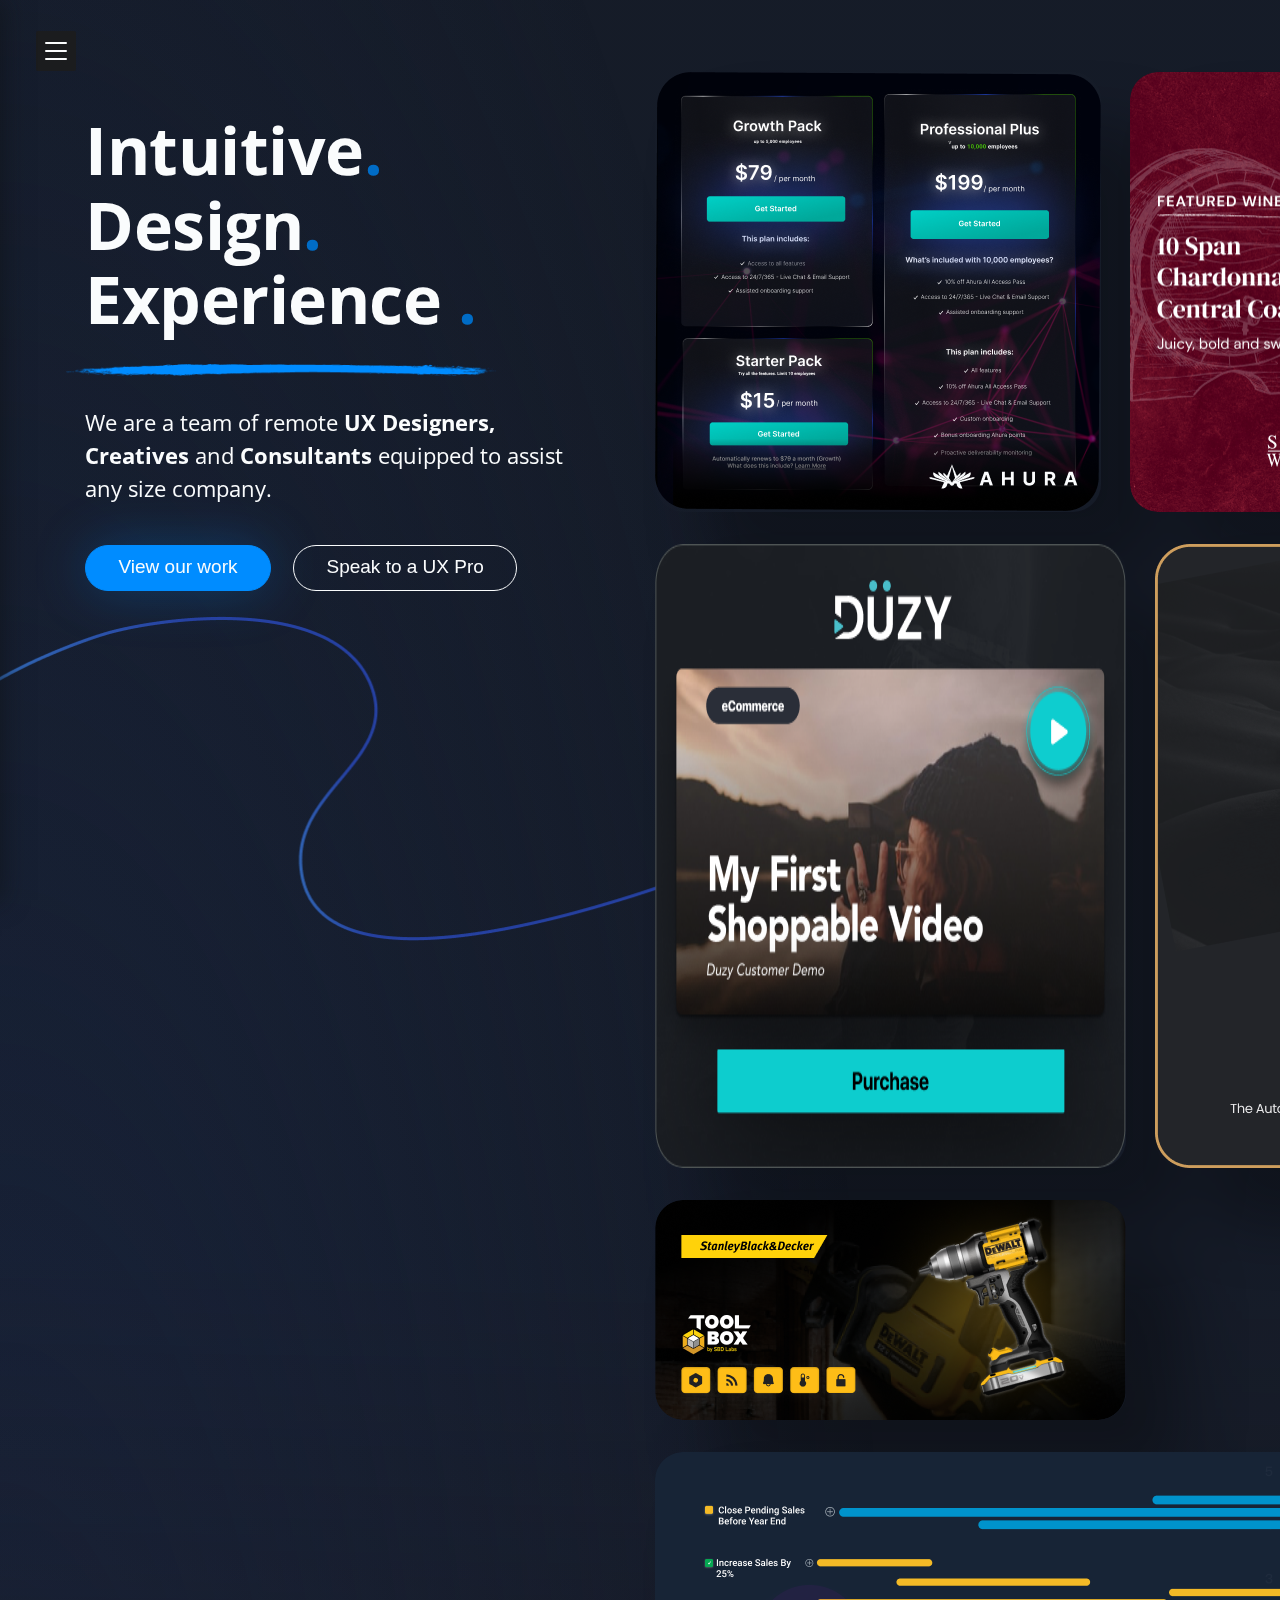
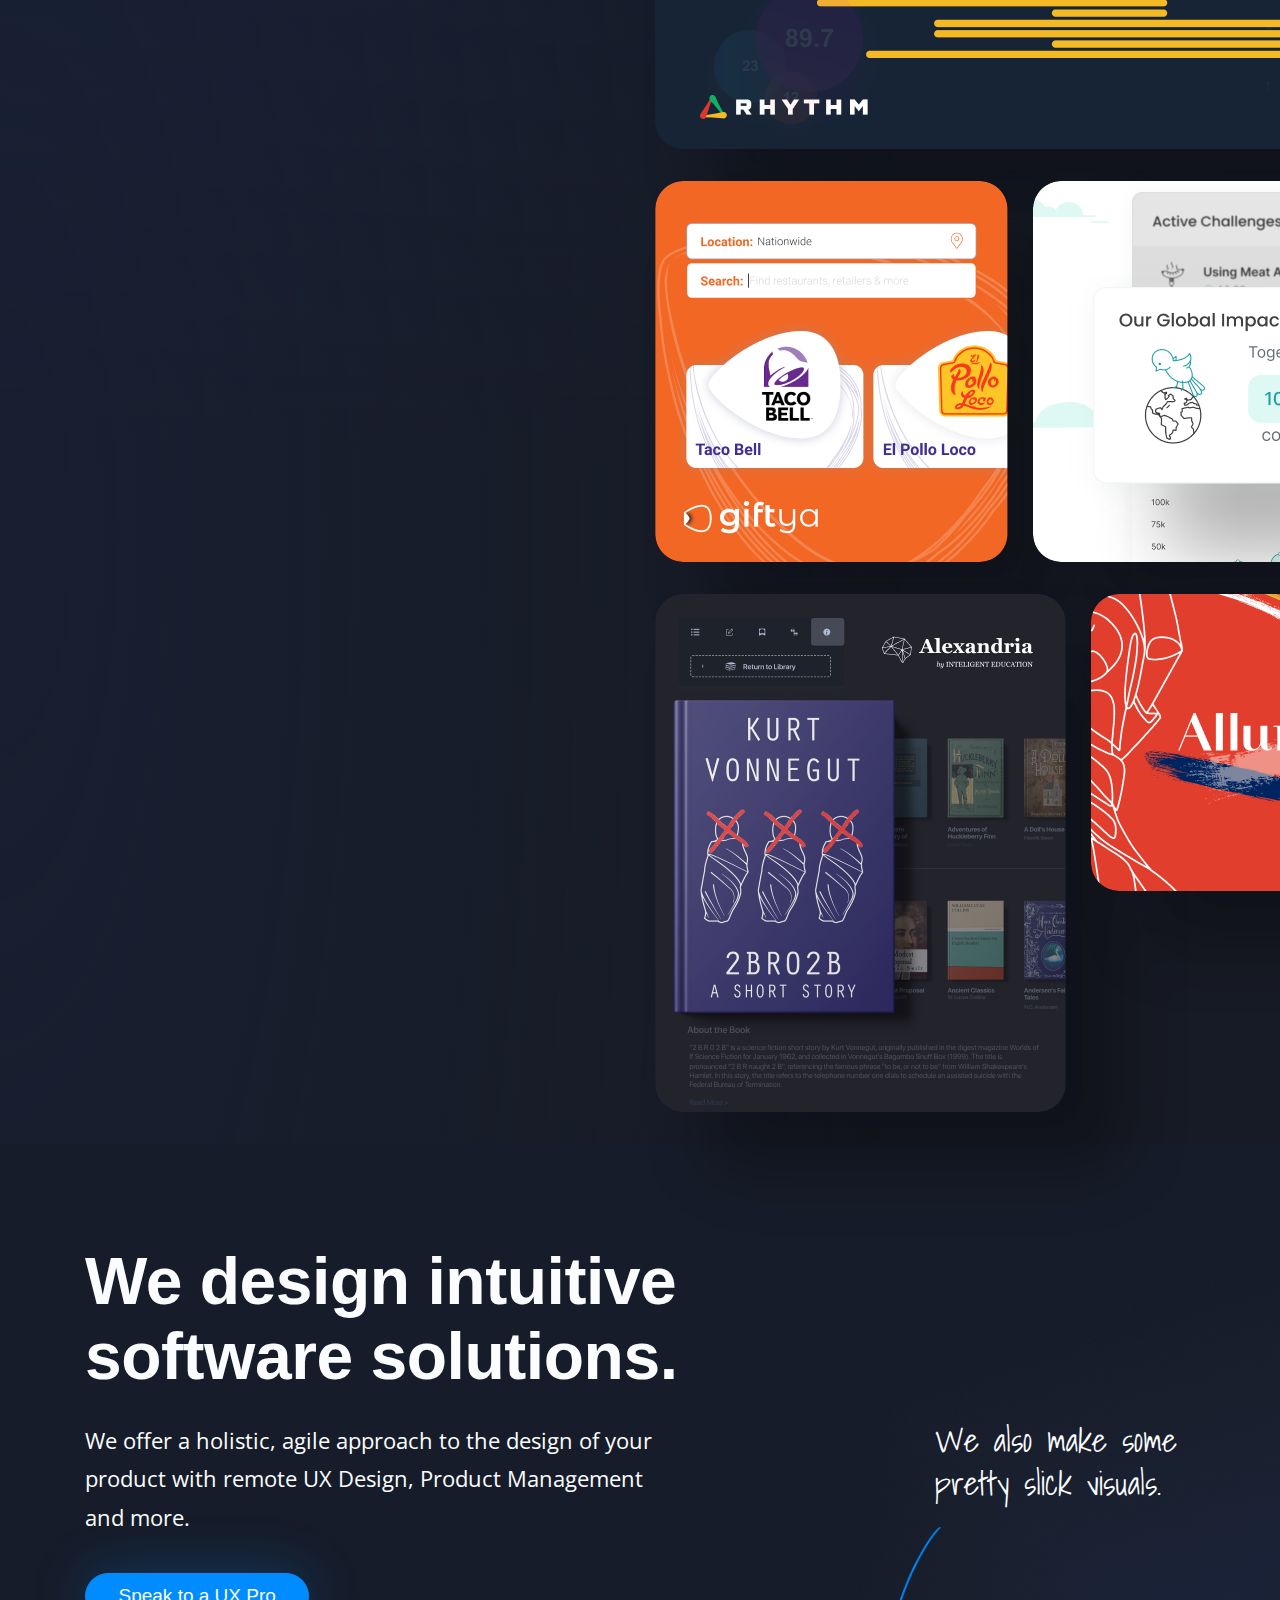
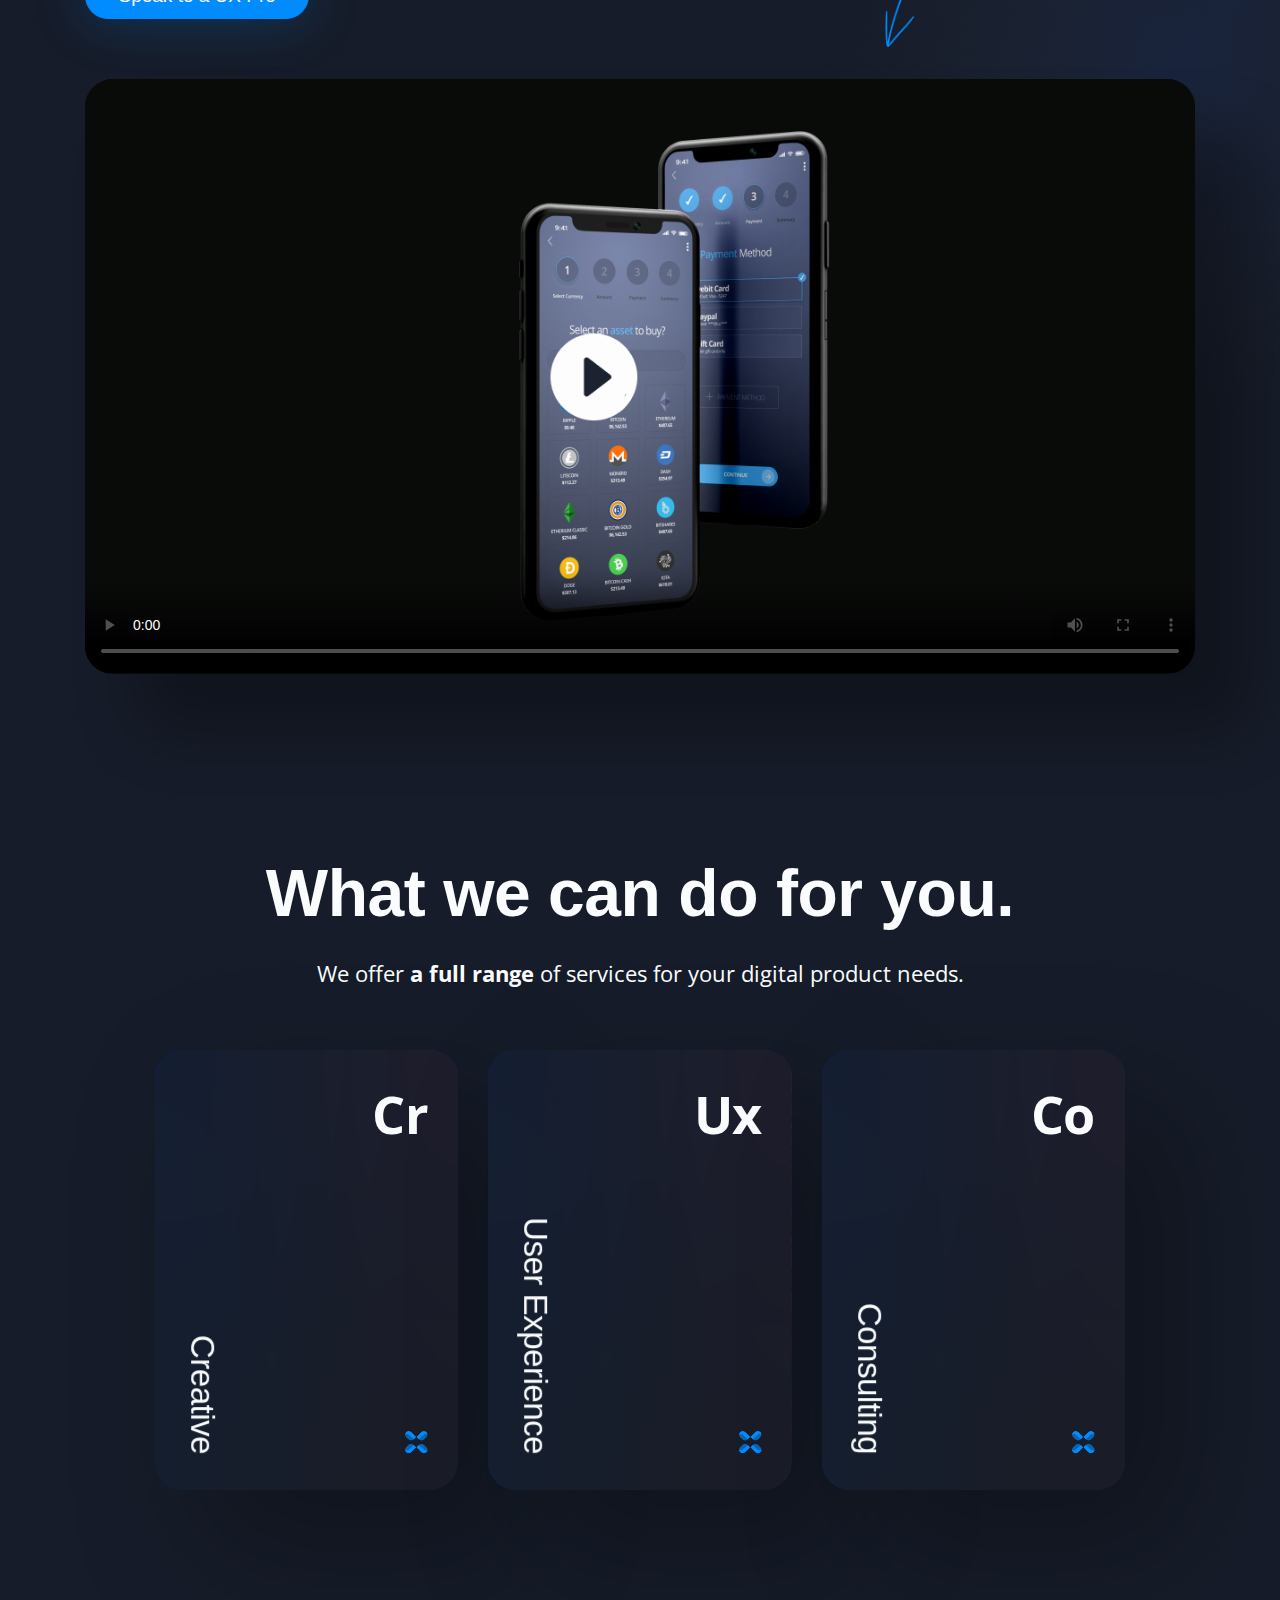
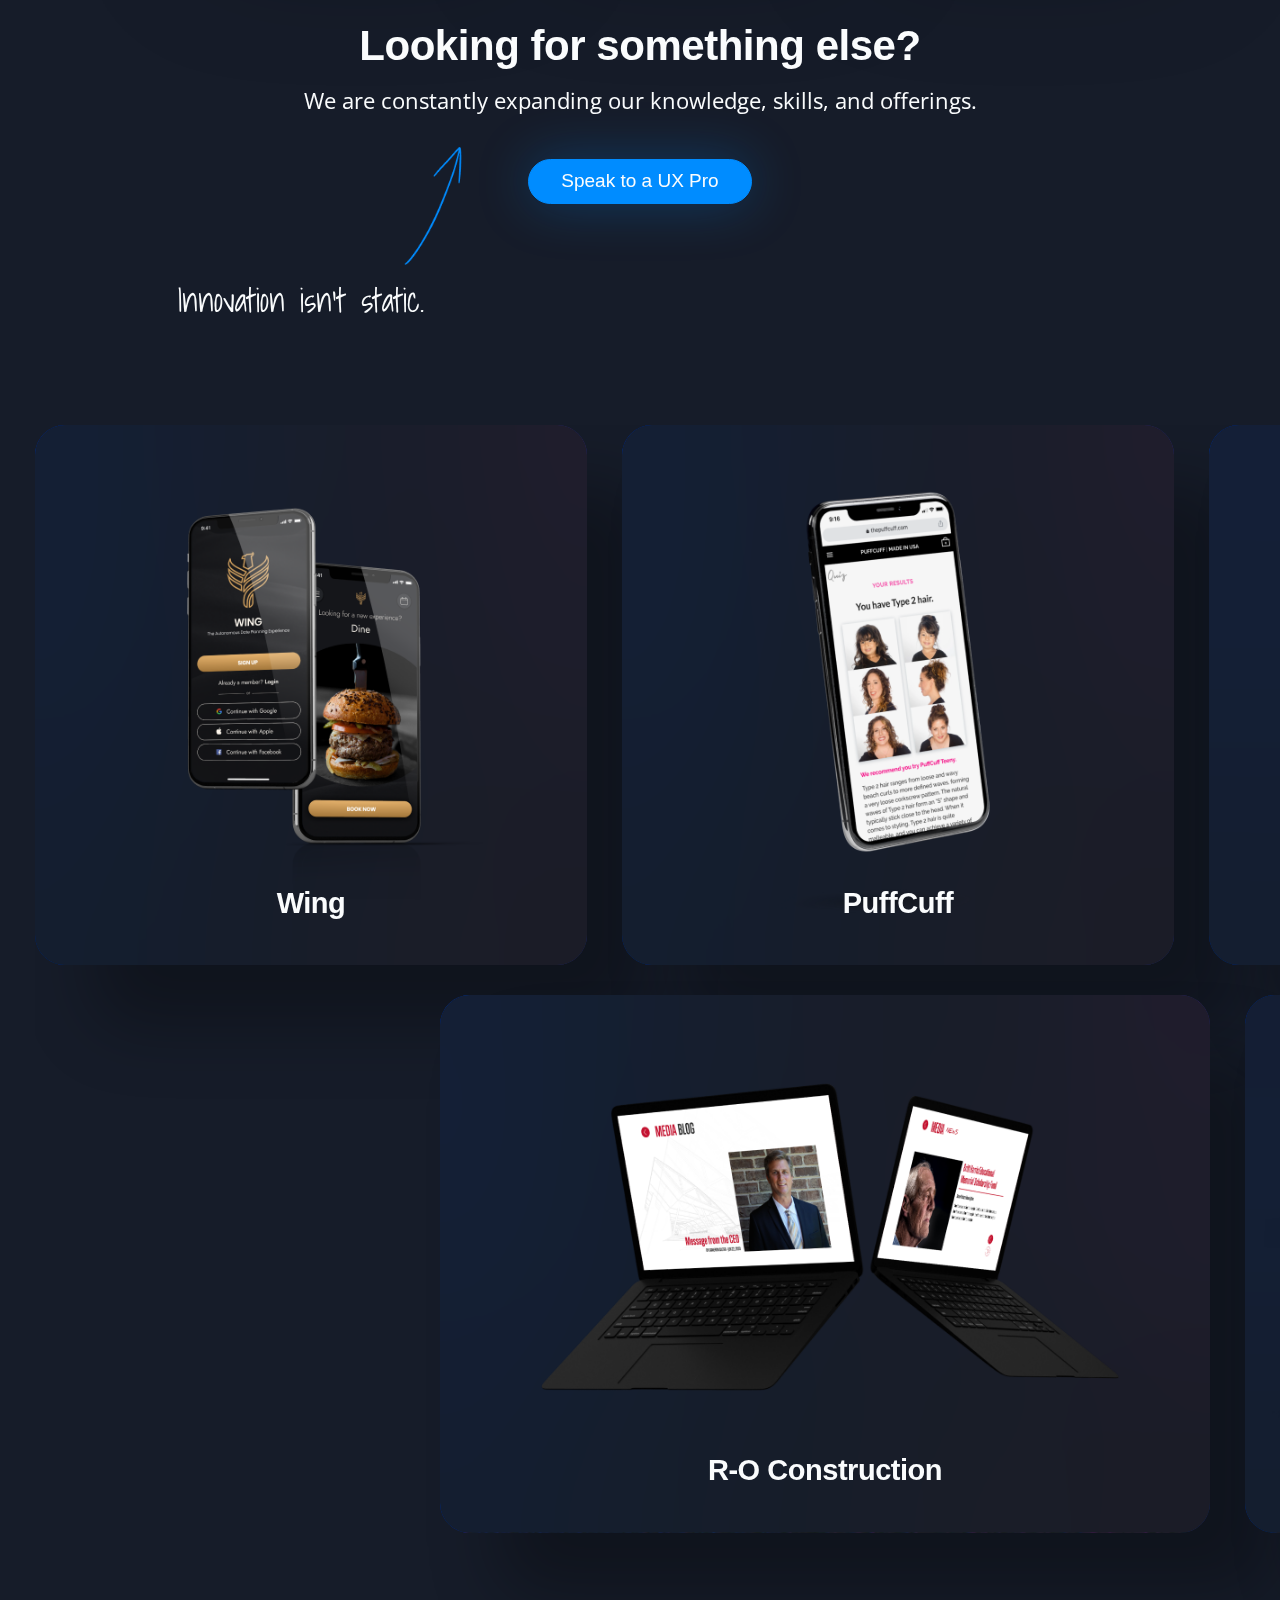
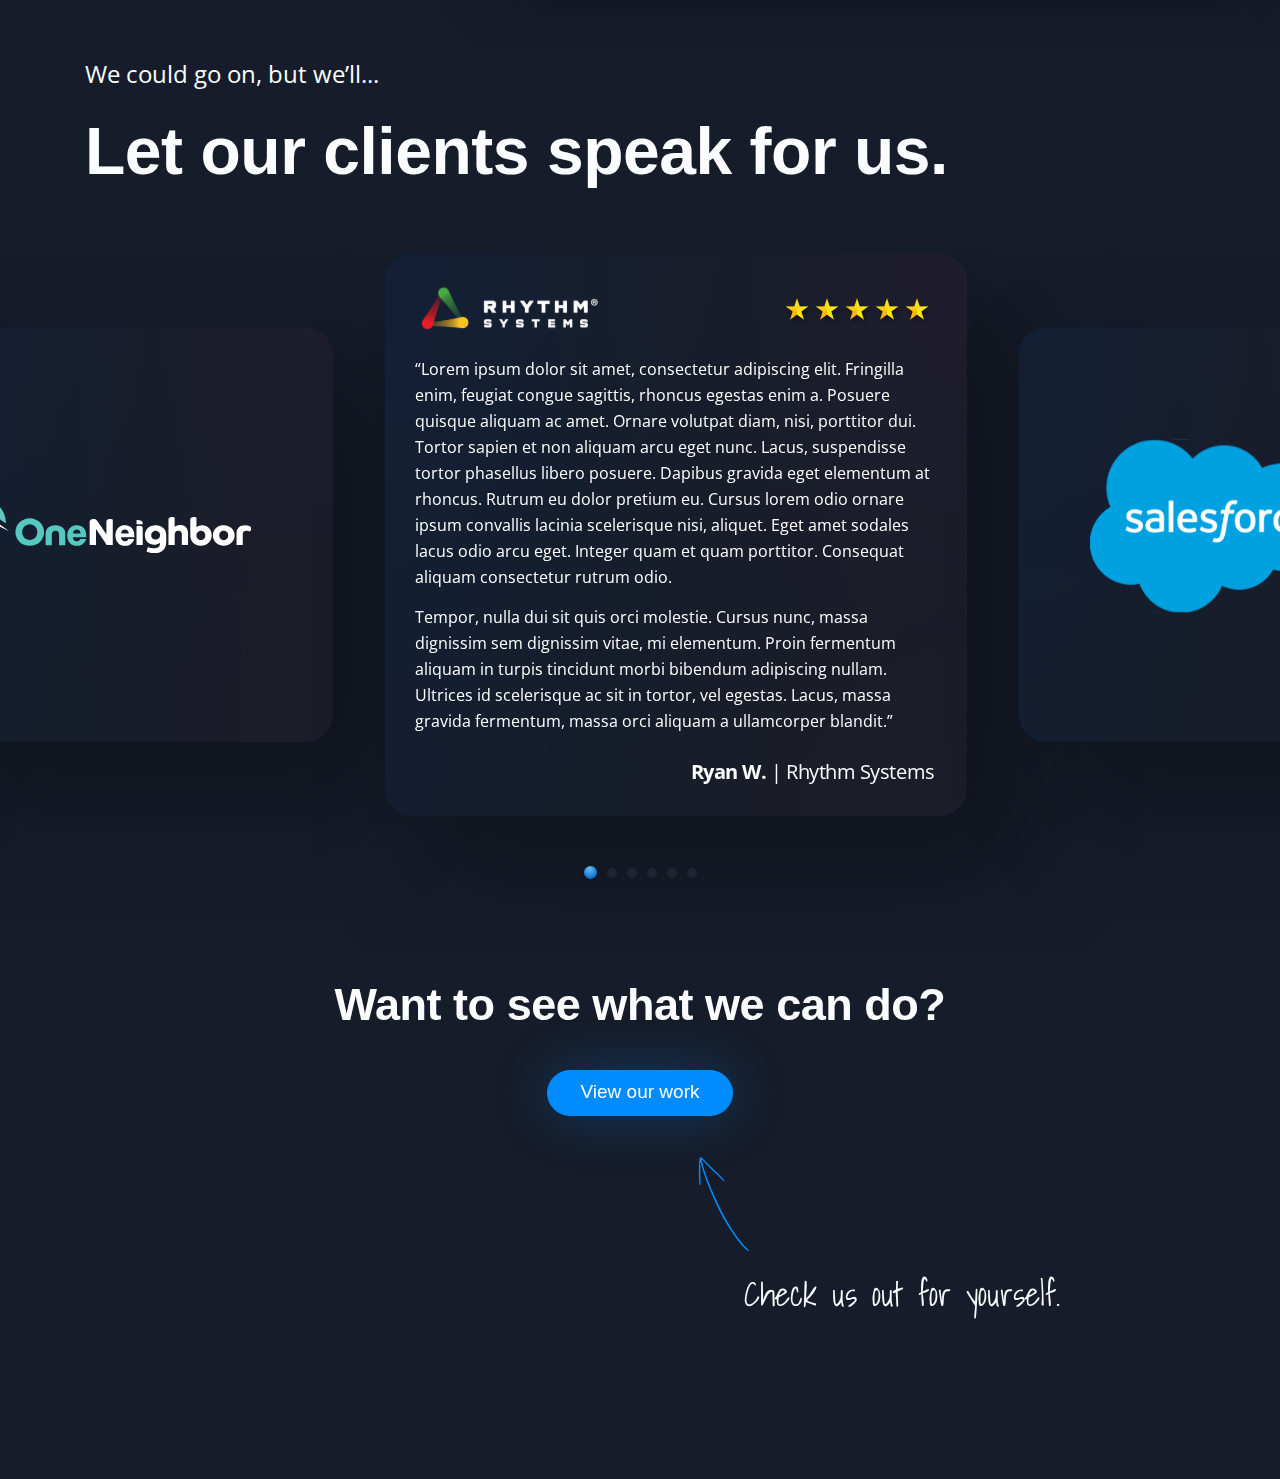
==== commit 6f3748be: "Update index.html" ====
--- a/index.html
+++ b/index.html
@@ -24,7 +24,7 @@
         </a>
         <header>
             <div class="container-fluid">
-                <nav class="navbar navbar-expand-xxl">
+                <nav class="navbar navbar-expand-xxl fixed-top">
                     <a class="navbar-brand" href="index.html"><img src="images/uxpro-logo.svg" alt=""></a>
                     <button class="navbar-toggler" type="button" data-toggle="collapse" data-target="#navbarSupportedContent" aria-controls="navbarSupportedContent" aria-expanded="false" aria-label="Toggle navigation">
                         <span class="navbar-toggler-icon">
@@ -356,4 +356,4 @@
     <script src="js/custom.js"></script>
 </body>
 
-</html>+</html>
